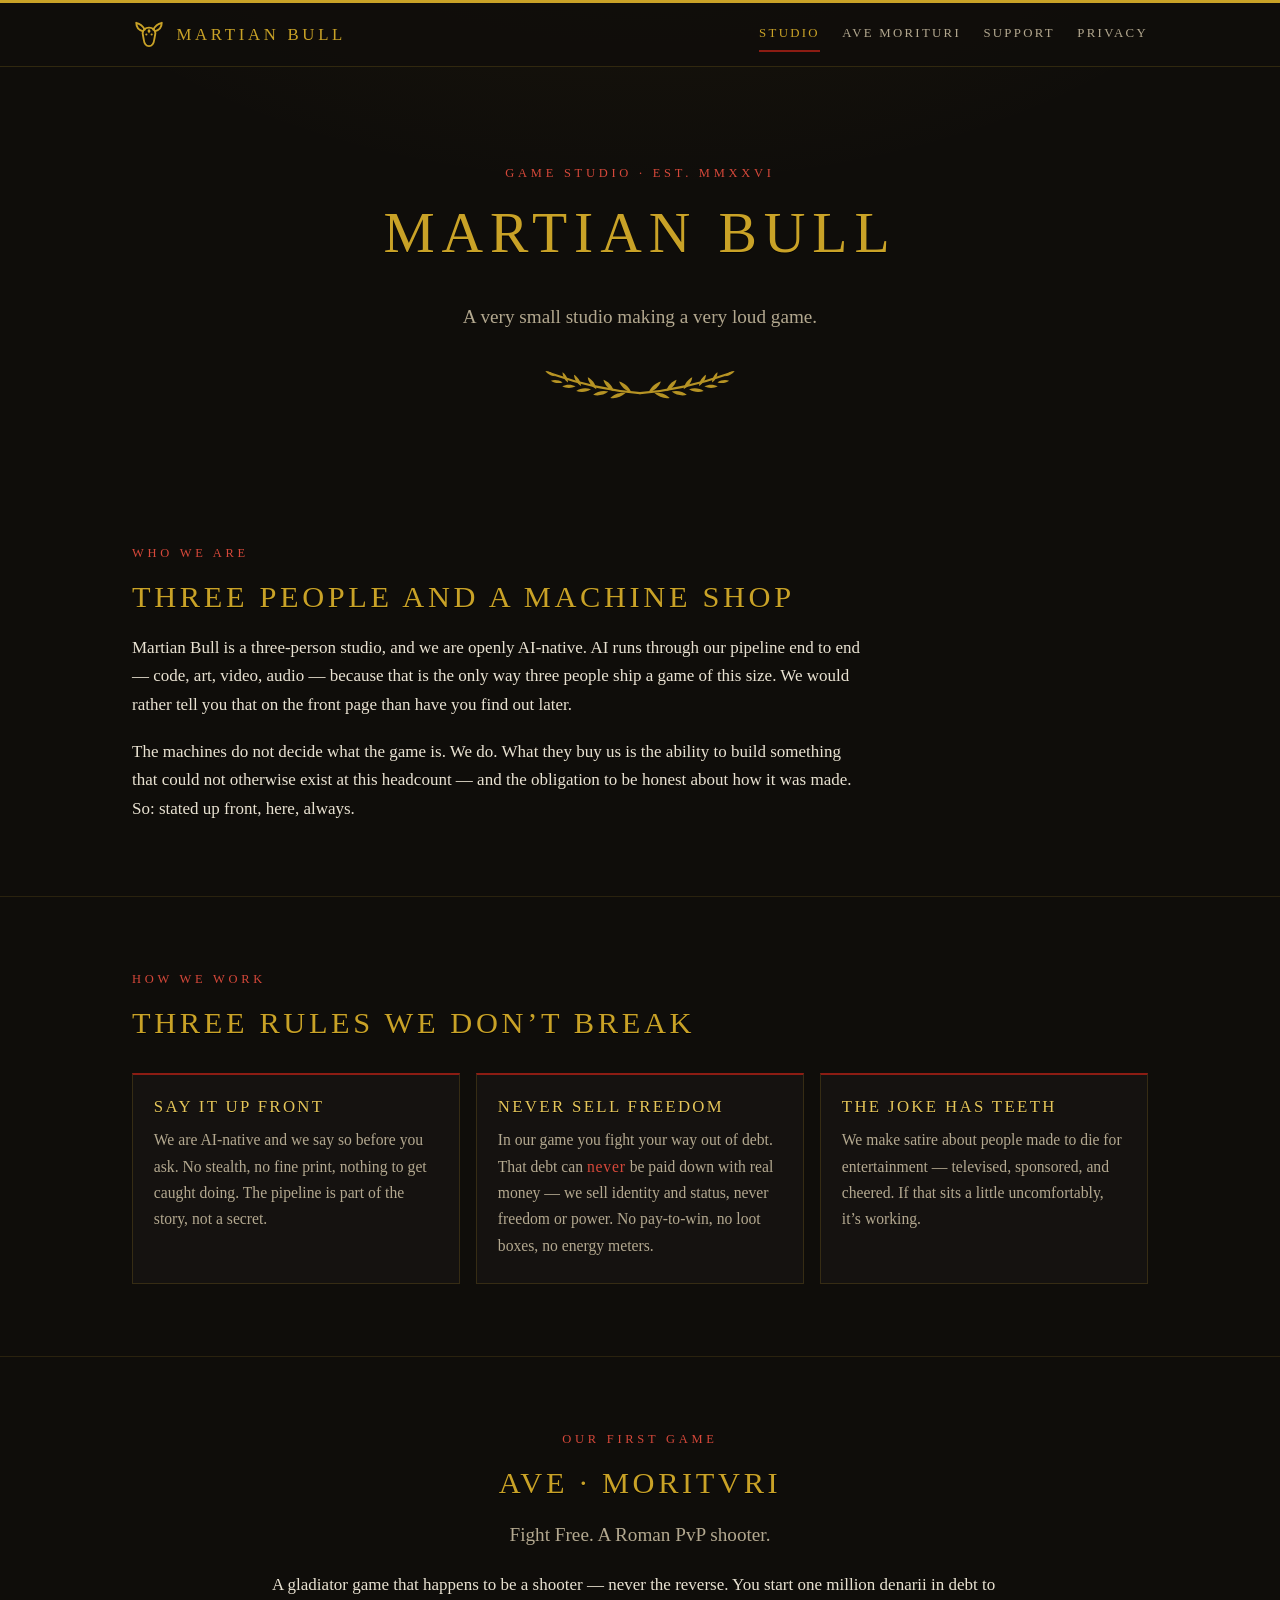
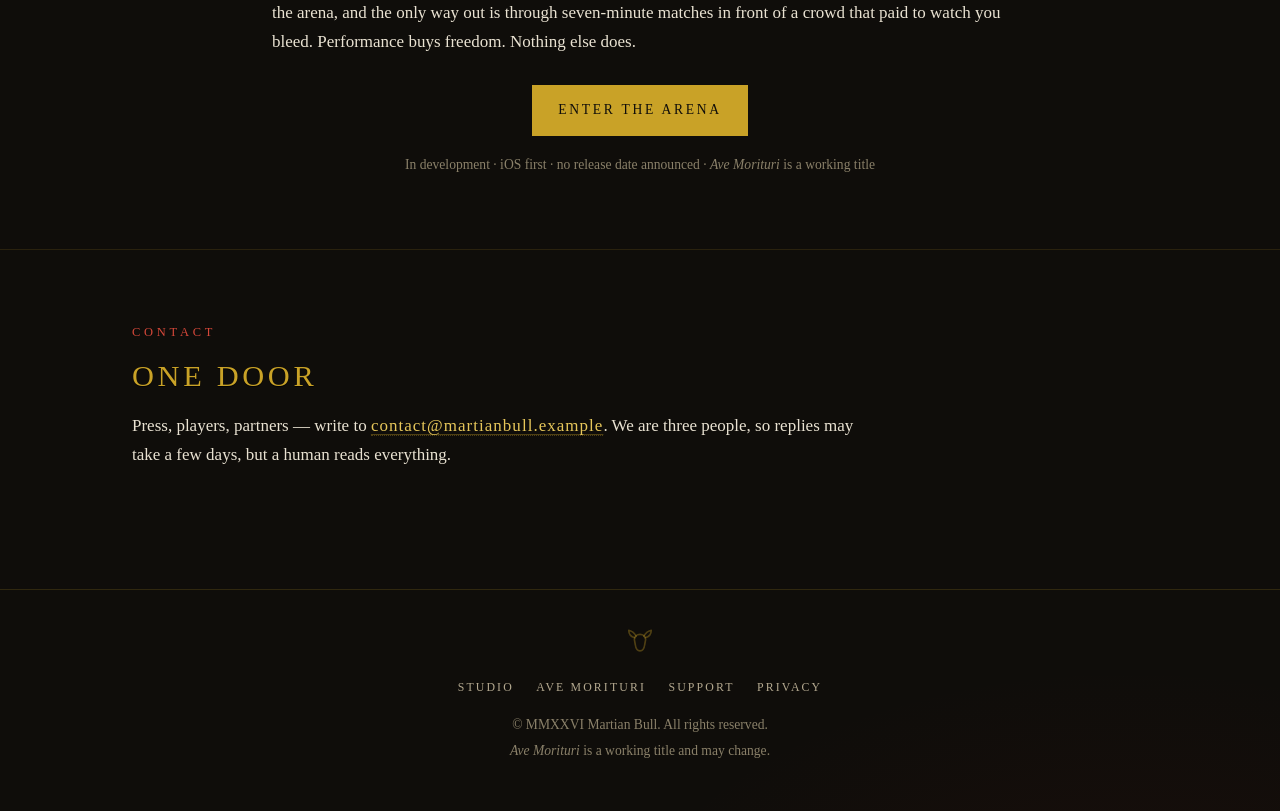
==== index.html @ af868626 "Martian Bull studio site + Ave Morituri game page — GitHub-Pages-ready static site Five self-contain" ====
<!DOCTYPE html>
<html lang="en">
<head>
<!-- ==========================================================================
  Martian Bull — studio page
  NAME SWAP: "Ave Morituri" is a working title. To rename the game, search the
  whole repo for "Ave Morituri", "MORITURI" and "MORITVRI" (the V-form used in
  inscription display art), and rename the /ave-morituri/ folder + every link
  to it. Occurrences are kept deliberately few.
  TODO(owner): replace contact@martianbull.example with the real address
  (it appears on: index.html, ave-morituri/index.html, support/index.html,
  privacy/index.html).
=========================================================================== -->
  <meta charset="utf-8">
  <meta name="viewport" content="width=device-width, initial-scale=1">
  <title>Martian Bull — Game Studio</title>
  <meta name="description" content="Martian Bull is a tiny, openly AI-native game studio. Our first game is Ave Morituri, a Roman gladiator PvP shooter where you fight your way out of a million denarii of debt.">
  <meta property="og:site_name" content="Martian Bull">
  <meta property="og:title" content="Martian Bull — Game Studio">
  <meta property="og:description" content="A tiny, openly AI-native studio making a gladiator game that happens to be a shooter.">
  <meta property="og:type" content="website">
  <link rel="icon" type="image/svg+xml" href="assets/favicon.svg">
  <link rel="stylesheet" href="assets/style.css">
</head>
<body>
<a class="skip-link" href="#main">Skip to content</a>

<header class="site-head">
  <div class="wrap head-row">
    <a class="brand" href="index.html">
      <svg viewBox="0 0 64 64" aria-hidden="true" focusable="false">
        <g fill="none" stroke="currentColor" stroke-width="3.5" stroke-linecap="round" stroke-linejoin="round">
          <path d="M32 18 C39 18 44 23 44 29 L42 40 C41 48 37 53 32 53 C27 53 23 48 22 40 L20 29 C20 23 25 18 32 18 Z"/>
          <path d="M21 25 C13 23 8 17 8 9 C16 11 21 16 24 22"/>
          <path d="M43 25 C51 23 56 17 56 9 C48 11 43 16 40 22"/>
        </g>
        <circle cx="27" cy="31" r="2" fill="currentColor"/>
        <circle cx="37" cy="31" r="2" fill="currentColor"/>
        <path d="M32 20 L35 24.5 L32 29 L29 24.5 Z" fill="currentColor"/>
      </svg>
      <span class="brand-name">Martian&nbsp;Bull</span>
    </a>
    <nav class="site-nav" aria-label="Site">
      <a href="index.html" aria-current="page">Studio</a>
      <a href="ave-morituri/index.html">Ave&nbsp;Morituri</a>
      <a href="support/index.html">Support</a>
      <a href="privacy/index.html">Privacy</a>
    </nav>
  </div>
</header>

<main id="main">

  <div class="hero wrap">
    <span class="eyebrow">Game Studio &middot; Est. MMXXVI</span>
    <h1>Martian Bull</h1>
    <p class="lede" style="margin: 0 auto;">A very small studio making a very loud game.</p>
    <svg class="laurel" viewBox="0 0 220 40" aria-hidden="true" focusable="false">
      <g id="sprig-a" fill="currentColor">
        <path d="M110 34 C136 32 164 26 192 16" fill="none" stroke="currentColor" stroke-width="2" stroke-linecap="round"/>
        <path d="M0 0 C5 -2.6 11 -2.2 15 0 C11 2.2 5 2.6 0 0 Z" transform="translate(118 33.5) rotate(-42)"/>
        <path d="M0 0 C5 -2.6 11 -2.2 15 0 C11 2.2 5 2.6 0 0 Z" transform="translate(123 33.8) rotate(18)"/>
        <path d="M0 0 C5 -2.6 11 -2.2 15 0 C11 2.2 5 2.6 0 0 Z" transform="translate(134 32.4) rotate(-48) scale(.95)"/>
        <path d="M0 0 C5 -2.6 11 -2.2 15 0 C11 2.2 5 2.6 0 0 Z" transform="translate(139 32.6) rotate(12) scale(.95)"/>
        <path d="M0 0 C5 -2.6 11 -2.2 15 0 C11 2.2 5 2.6 0 0 Z" transform="translate(150 30.4) rotate(-54) scale(.9)"/>
        <path d="M0 0 C5 -2.6 11 -2.2 15 0 C11 2.2 5 2.6 0 0 Z" transform="translate(155 30.6) rotate(6) scale(.9)"/>
        <path d="M0 0 C5 -2.6 11 -2.2 15 0 C11 2.2 5 2.6 0 0 Z" transform="translate(164 27.6) rotate(-58) scale(.82)"/>
        <path d="M0 0 C5 -2.6 11 -2.2 15 0 C11 2.2 5 2.6 0 0 Z" transform="translate(169 27.8) rotate(0) scale(.82)"/>
        <path d="M0 0 C5 -2.6 11 -2.2 15 0 C11 2.2 5 2.6 0 0 Z" transform="translate(176 24.4) rotate(-62) scale(.72)"/>
        <path d="M0 0 C5 -2.6 11 -2.2 15 0 C11 2.2 5 2.6 0 0 Z" transform="translate(181 24.2) rotate(-8) scale(.72)"/>
        <path d="M0 0 C5 -2.6 11 -2.2 15 0 C11 2.2 5 2.6 0 0 Z" transform="translate(188 18.5) rotate(-28) scale(.66)"/>
      </g>
      <use href="#sprig-a" transform="translate(220 0) scale(-1 1)"/>
    </svg>
  </div>

  <section aria-labelledby="who">
    <div class="wrap">
      <span class="eyebrow">Who we are</span>
      <h2 id="who">Three people and a machine shop</h2>
      <div class="prose">
        <p>Martian Bull is a three-person studio, and we are openly AI-native.
        AI runs through our pipeline end to end &mdash; code, art, video,
        audio &mdash; because that is the only way three people ship a game of
        this size. We would rather tell you that on the front page than have
        you find out later.</p>
        <p>The machines do not decide what the game is. We do. What they buy us
        is the ability to build something that could not otherwise exist at
        this headcount &mdash; and the obligation to be honest about how it was
        made. So: stated up front, here, always.</p>
      </div>
    </div>
  </section>

  <section aria-labelledby="tenets">
    <div class="wrap">
      <span class="eyebrow">How we work</span>
      <h2 id="tenets">Three rules we don&rsquo;t break</h2>
      <div class="grid cols-3">
        <div class="card">
          <h3>Say it up front</h3>
          <p>We are AI-native and we say so before you ask. No stealth, no
          fine print, nothing to get caught doing. The pipeline is part of the
          story, not a secret.</p>
        </div>
        <div class="card">
          <h3>Never sell freedom</h3>
          <p>In our game you fight your way out of debt. That debt can
          <em class="never">never</em> be paid down with real money &mdash;
          we sell identity and status, never freedom or power. No pay-to-win,
          no loot boxes, no energy meters.</p>
        </div>
        <div class="card">
          <h3>The joke has teeth</h3>
          <p>We make satire about people made to die for entertainment &mdash;
          televised, sponsored, and cheered. If that sits a little
          uncomfortably, it&rsquo;s working.</p>
        </div>
      </div>
    </div>
  </section>

  <section aria-labelledby="flagship">
    <div class="wrap" style="text-align:center;">
      <span class="eyebrow">Our first game</span>
      <!-- Display art uses the inscription V-form (MORITVRI); body text uses MORITURI. -->
      <h2 id="flagship" aria-label="Ave Morituri"><span aria-hidden="true">Ave&nbsp;&middot;&nbsp;Moritvri</span></h2>
      <p class="lede" style="margin:0 auto 1.2rem;">Fight Free. A Roman PvP shooter.</p>
      <div class="prose" style="margin: 0 auto; text-align:left;">
        <p>A gladiator game that happens to be a shooter &mdash; never the
        reverse. You start one million denarii in debt to the arena, and the
        only way out is through seven-minute matches in front of a crowd that
        paid to watch you bleed. Performance buys freedom. Nothing else
        does.</p>
      </div>
      <p style="margin-top:1.8rem;">
        <a class="btn" href="ave-morituri/index.html">Enter the arena</a>
      </p>
      <p class="fine">In development &middot; iOS first &middot; no release date announced &middot; <em>Ave Morituri</em> is a working title</p>
    </div>
  </section>

  <section aria-labelledby="contact">
    <div class="wrap">
      <span class="eyebrow">Contact</span>
      <h2 id="contact">One door</h2>
      <div class="prose">
        <p>Press, players, partners &mdash; write to
        <!-- TODO(owner): replace placeholder address before publishing -->
        <a class="email" href="mailto:contact@martianbull.example">contact@martianbull.example</a>.
        We are three people, so replies may take a few days, but a human reads
        everything.</p>
      </div>
    </div>
  </section>

</main>

<footer class="site-foot">
  <div class="wrap">
    <svg class="foot-mark" viewBox="0 0 64 64" aria-hidden="true" focusable="false">
      <g fill="none" stroke="currentColor" stroke-width="3.5" stroke-linecap="round" stroke-linejoin="round">
        <path d="M32 18 C39 18 44 23 44 29 L42 40 C41 48 37 53 32 53 C27 53 23 48 22 40 L20 29 C20 23 25 18 32 18 Z"/>
        <path d="M21 25 C13 23 8 17 8 9 C16 11 21 16 24 22"/>
        <path d="M43 25 C51 23 56 17 56 9 C48 11 43 16 40 22"/>
      </g>
    </svg>
    <nav class="foot-nav" aria-label="Footer">
      <a href="index.html">Studio</a>
      <a href="ave-morituri/index.html">Ave Morituri</a>
      <a href="support/index.html">Support</a>
      <a href="privacy/index.html">Privacy</a>
    </nav>
    <p class="fine">&copy; MMXXVI Martian Bull. All rights reserved.</p>
    <p class="fine"><em>Ave Morituri</em> is a working title and may change.</p>
  </div>
</footer>

</body>
</html>
---- assets/style.css ----
/* ==========================================================================
   Martian Bull — shared stylesheet
   Roman-inscription aesthetic: gold and deep red on near-black.
   No build step, no external assets, system fonts only.
   ========================================================================== */

:root {
  --ink:      #0f0d0a;   /* page ground */
  --ink-2:    #151210;   /* raised surfaces */
  --ink-3:    #1d1813;   /* borders-on-dark, hover surfaces */
  --text:     #e9e2d2;   /* warm parchment body text */
  --muted:    #b3a88f;   /* secondary text */
  --faint:    #8a8069;   /* tertiary text — smallest safe on --ink-2 */
  --gold:     #c9a227;   /* inscription gold */
  --gold-hi:  #e6c65a;   /* gold hover / highlight */
  --gold-dim: rgba(201, 162, 39, .34);
  --red:      #8c1c13;   /* deep arena red — surfaces and rules only */
  --red-hi:   #d6483a;   /* red for text-level accents on dark */

  --display: "Trajan Pro", "Optima", Candara, "Palatino Linotype", Palatino,
             "Book Antiqua", Baskerville, "Times New Roman", serif;
  --body: "Palatino Linotype", Palatino, "Book Antiqua", "Iowan Old Style",
          Georgia, serif;

  --wrap: 66rem;
}

* { box-sizing: border-box; }

html { -webkit-text-size-adjust: 100%; scroll-behavior: smooth; }

body {
  margin: 0;
  font-family: var(--body);
  font-size: 1.0625rem;
  line-height: 1.68;
  color: var(--text);
  background-color: var(--ink);
  background-image:
    radial-gradient(1100px 620px at 50% -8%, rgba(201, 162, 39, .07), transparent 62%),
    radial-gradient(900px 560px at 88% 108%, rgba(140, 28, 19, .10), transparent 60%);
  border-top: 3px solid var(--gold);
}

::selection { background: var(--gold); color: var(--ink); }

img, svg { max-width: 100%; height: auto; }

a { color: var(--gold-hi); text-decoration-color: var(--gold-dim); text-underline-offset: .18em; }
a:hover { color: #f2d97e; text-decoration-color: var(--gold-hi); }

:focus-visible {
  outline: 2px solid var(--gold-hi);
  outline-offset: 3px;
  border-radius: 2px;
}

.wrap { max-width: var(--wrap); margin: 0 auto; padding: 0 1.25rem; }

.skip-link {
  position: absolute; left: -999px; top: 0;
  background: var(--gold); color: var(--ink);
  padding: .5rem 1rem; z-index: 10; font-weight: bold;
}
.skip-link:focus { left: .5rem; top: .5rem; }

/* --------------------------------------------------------------------------
   Type
   -------------------------------------------------------------------------- */

h1, h2, h3, .display {
  font-family: var(--display);
  font-weight: 400;
  color: var(--gold);
  letter-spacing: .12em;
  text-transform: uppercase;
  line-height: 1.15;
  margin: 0 0 .6em;
  text-shadow: 0 1px 0 rgba(0, 0, 0, .75);
}

h1 { font-size: clamp(2rem, 7.5vw, 3.6rem); }
h2 { font-size: clamp(1.3rem, 4vw, 1.9rem); }
h3 { font-size: 1.05rem; letter-spacing: .14em; color: var(--gold-hi); }

p { margin: 0 0 1.1em; }
p:last-child { margin-bottom: 0; }

.lede { font-size: 1.2rem; color: var(--muted); max-width: 44em; }

.eyebrow {
  display: block;
  font-family: var(--display);
  font-size: .78rem;
  letter-spacing: .3em;
  text-transform: uppercase;
  color: var(--red-hi);
  margin-bottom: 1rem;
}

.fine { font-size: .85rem; color: var(--faint); }

.muted { color: var(--muted); }

em.never { font-style: normal; color: var(--red-hi); letter-spacing: .05em; }

.email {
  font-family: var(--display);
  letter-spacing: .06em;
  border-bottom: 1px dotted var(--gold-dim);
  white-space: nowrap;
}

/* --------------------------------------------------------------------------
   Header / nav
   -------------------------------------------------------------------------- */

.site-head {
  border-bottom: 1px solid rgba(201, 162, 39, .18);
  background: rgba(15, 13, 10, .8);
}

.head-row {
  display: flex;
  flex-wrap: wrap;
  align-items: center;
  justify-content: space-between;
  gap: .5rem 1.5rem;
  padding-top: .9rem;
  padding-bottom: .9rem;
}

.brand {
  display: inline-flex;
  align-items: center;
  gap: .65rem;
  text-decoration: none;
  color: var(--gold);
}
.brand svg { width: 34px; height: 34px; flex: none; }
.brand-name {
  font-family: var(--display);
  font-size: 1.05rem;
  letter-spacing: .22em;
  text-transform: uppercase;
}

.site-nav { display: flex; flex-wrap: wrap; gap: .25rem 1.4rem; }
.site-nav a {
  font-family: var(--display);
  font-size: .8rem;
  letter-spacing: .18em;
  text-transform: uppercase;
  text-decoration: none;
  color: var(--muted);
  padding: .35rem 0;
  border-bottom: 2px solid transparent;
}
.site-nav a:hover { color: var(--gold-hi); }
.site-nav a[aria-current="page"] {
  color: var(--gold);
  border-bottom-color: var(--red);
}

/* --------------------------------------------------------------------------
   Sections & ornaments
   -------------------------------------------------------------------------- */

.hero { text-align: center; padding: clamp(3rem, 9vw, 6rem) 0 clamp(2.5rem, 7vw, 4.5rem); }

.hero .laurel { margin: 1.4rem auto 0; }

section { padding: clamp(2.5rem, 7vw, 4.5rem) 0; }

section + section { border-top: 1px solid rgba(201, 162, 39, .14); }

.laurel {
  display: block;
  width: min(240px, 70vw);
  color: var(--gold);
  opacity: .9;
}

/* CSS-only divider: hairlines flanking a rotated square */
.divider {
  display: flex;
  align-items: center;
  gap: .9rem;
  margin: 1.6rem 0;
  color: var(--gold-dim);
}
.divider::before, .divider::after {
  content: "";
  flex: 1;
  border-top: 1px solid rgba(201, 162, 39, .28);
}
.divider .gem {
  width: 8px; height: 8px; flex: none;
  background: var(--red);
  transform: rotate(45deg);
  outline: 1px solid var(--gold-dim);
  outline-offset: 2px;
}

/* --------------------------------------------------------------------------
   Inscription plaque (the debt number, 404, etc.)
   -------------------------------------------------------------------------- */

.plaque {
  border: 1px solid var(--gold-dim);
  outline: 1px solid rgba(201, 162, 39, .14);
  outline-offset: 5px;
  background:
    linear-gradient(180deg, rgba(201, 162, 39, .05), transparent 45%),
    var(--ink-2);
  padding: clamp(1.4rem, 5vw, 2.6rem) clamp(1rem, 4vw, 2.4rem);
  text-align: center;
  margin: 2rem 0;
}
.plaque-kicker {
  font-family: var(--display);
  font-size: .78rem;
  letter-spacing: .3em;
  text-transform: uppercase;
  color: var(--muted);
  margin-bottom: .6rem;
}
.plaque-figure {
  font-family: var(--display);
  font-size: clamp(1.9rem, 8vw, 3.4rem);
  letter-spacing: .08em;
  color: var(--gold);
  font-variant-numeric: tabular-nums;
  line-height: 1.1;
  text-shadow: 0 1px 0 rgba(0, 0, 0, .8);
}
.plaque-figure .neg { color: var(--red-hi); }
.plaque-sub { margin-top: .7rem; color: var(--faint); font-size: .95rem; }

/* --------------------------------------------------------------------------
   Ledger (definition rows)
   -------------------------------------------------------------------------- */

.ledger { margin: 2rem 0 0; }
.ledger > div {
  display: flex;
  align-items: baseline;
  gap: 1rem;
  padding: .7rem 0;
  border-bottom: 1px solid rgba(201, 162, 39, .16);
}
.ledger > div:first-child { border-top: 1px solid rgba(201, 162, 39, .16); }
.ledger dt {
  font-family: var(--display);
  font-size: .82rem;
  letter-spacing: .16em;
  text-transform: uppercase;
  color: var(--muted);
}
.ledger dd {
  margin: 0 0 0 auto;
  font-variant-numeric: tabular-nums;
  color: var(--text);
  text-align: right;
}
.ledger dd strong { color: var(--gold-hi); font-weight: 400; }
.ledger dd .never { color: var(--red-hi); }

/* --------------------------------------------------------------------------
   Cards
   -------------------------------------------------------------------------- */

.grid {
  display: grid;
  gap: 1rem;
  grid-template-columns: 1fr;
  margin-top: 2rem;
}
@media (min-width: 640px)  { .grid { grid-template-columns: repeat(2, 1fr); } }
@media (min-width: 1000px) { .grid.cols-4 { grid-template-columns: repeat(4, 1fr); }
                             .grid.cols-3 { grid-template-columns: repeat(3, 1fr); } }

.card {
  background: var(--ink-2);
  border: 1px solid rgba(201, 162, 39, .18);
  border-top: 2px solid var(--red);
  padding: 1.4rem 1.3rem 1.5rem;
}
.card h3 { margin-bottom: .7rem; }
.card p { color: var(--muted); font-size: .98rem; }

/* --------------------------------------------------------------------------
   Screenshot placeholders (landscape 16:9)
   -------------------------------------------------------------------------- */

.shots {
  display: grid;
  gap: 1.25rem;
  grid-template-columns: 1fr;
  margin-top: 2rem;
}
@media (min-width: 820px) { .shots { grid-template-columns: repeat(2, 1fr); } }

.shot { margin: 0; }
.shot-frame {
  aspect-ratio: 16 / 9;
  display: flex;
  align-items: center;
  justify-content: center;
  border: 1px dashed rgba(201, 162, 39, .4);
  background:
    radial-gradient(60% 90% at 50% 50%, rgba(201, 162, 39, .06), transparent 75%),
    var(--ink-2);
}
.shot-tag {
  font-family: var(--display);
  font-size: .72rem;
  letter-spacing: .26em;
  text-transform: uppercase;
  color: var(--faint);
  text-align: center;
  padding: 0 1rem;
}
.shot figcaption {
  margin-top: .5rem;
  font-size: .85rem;
  color: var(--faint);
  text-align: center;
  letter-spacing: .08em;
}

/* --------------------------------------------------------------------------
   Store badge placeholders — greyed, deliberately NOT links
   -------------------------------------------------------------------------- */

.badges {
  display: flex;
  flex-wrap: wrap;
  justify-content: center;
  gap: .8rem;
  margin: 1.8rem 0 .6rem;
}
.badge {
  display: inline-flex;
  flex-direction: column;
  align-items: flex-start;
  min-width: 12.5rem;
  padding: .6rem 1.2rem .7rem;
  border: 1px solid #4a4436;
  border-radius: .6rem;
  background: var(--ink-2);
  cursor: default;
  filter: grayscale(1);
  opacity: .8;
}
.badge-kicker {
  font-size: .62rem;
  letter-spacing: .2em;
  text-transform: uppercase;
  color: var(--faint);
}
.badge-store {
  font-family: var(--display);
  font-size: 1.1rem;
  letter-spacing: .08em;
  color: var(--muted);
}

/* --------------------------------------------------------------------------
   Buttons
   -------------------------------------------------------------------------- */

.btn {
  display: inline-block;
  font-family: var(--display);
  font-size: .85rem;
  letter-spacing: .2em;
  text-transform: uppercase;
  text-decoration: none;
  padding: .8rem 1.6rem;
  border: 1px solid var(--gold);
  color: var(--ink);
  background: var(--gold);
}
.btn:hover { background: var(--gold-hi); border-color: var(--gold-hi); color: var(--ink); }

.btn-ghost { background: transparent; color: var(--gold); }
.btn-ghost:hover { background: rgba(201, 162, 39, .1); color: var(--gold-hi); }

/* --------------------------------------------------------------------------
   Notices / callouts
   -------------------------------------------------------------------------- */

.notice {
  border-left: 3px solid var(--red);
  background: var(--ink-2);
  padding: 1.1rem 1.3rem;
  margin: 1.6rem 0;
}
.notice p { color: var(--muted); }
.notice strong { color: var(--text); }

/* --------------------------------------------------------------------------
   FAQ (details/summary, no JS)
   -------------------------------------------------------------------------- */

details {
  border: 1px solid rgba(201, 162, 39, .18);
  background: var(--ink-2);
  margin: .6rem 0;
}
summary {
  cursor: pointer;
  padding: .9rem 1.1rem;
  font-family: var(--display);
  font-size: .88rem;
  letter-spacing: .12em;
  text-transform: uppercase;
  color: var(--gold);
  list-style-position: inside;
}
summary:hover { color: var(--gold-hi); background: var(--ink-3); }
details[open] summary { border-bottom: 1px solid rgba(201, 162, 39, .14); }
details .answer { padding: .9rem 1.2rem 1.1rem; color: var(--muted); }

/* --------------------------------------------------------------------------
   Prose pages (privacy, support)
   -------------------------------------------------------------------------- */

.prose { max-width: 46rem; }
.prose h2 { margin-top: 2.4em; font-size: 1.15rem; }
.prose ul { padding-left: 1.2rem; }
.prose li { margin: .35em 0; color: var(--muted); }
.prose li strong { color: var(--text); font-weight: 400; }

/* --------------------------------------------------------------------------
   Footer
   -------------------------------------------------------------------------- */

.site-foot {
  border-top: 1px solid rgba(201, 162, 39, .18);
  margin-top: 3rem;
  padding: 2.2rem 0 2.8rem;
  text-align: center;
}
.site-foot .foot-mark { width: 30px; height: 30px; color: var(--gold-dim); margin-bottom: .8rem; }
.foot-nav { display: flex; flex-wrap: wrap; justify-content: center; gap: .3rem 1.4rem; margin-bottom: 1rem; }
.foot-nav a {
  font-family: var(--display);
  font-size: .74rem;
  letter-spacing: .18em;
  text-transform: uppercase;
  text-decoration: none;
  color: var(--muted);
}
.foot-nav a:hover { color: var(--gold-hi); }
.site-foot .fine { margin: .2rem 0; }
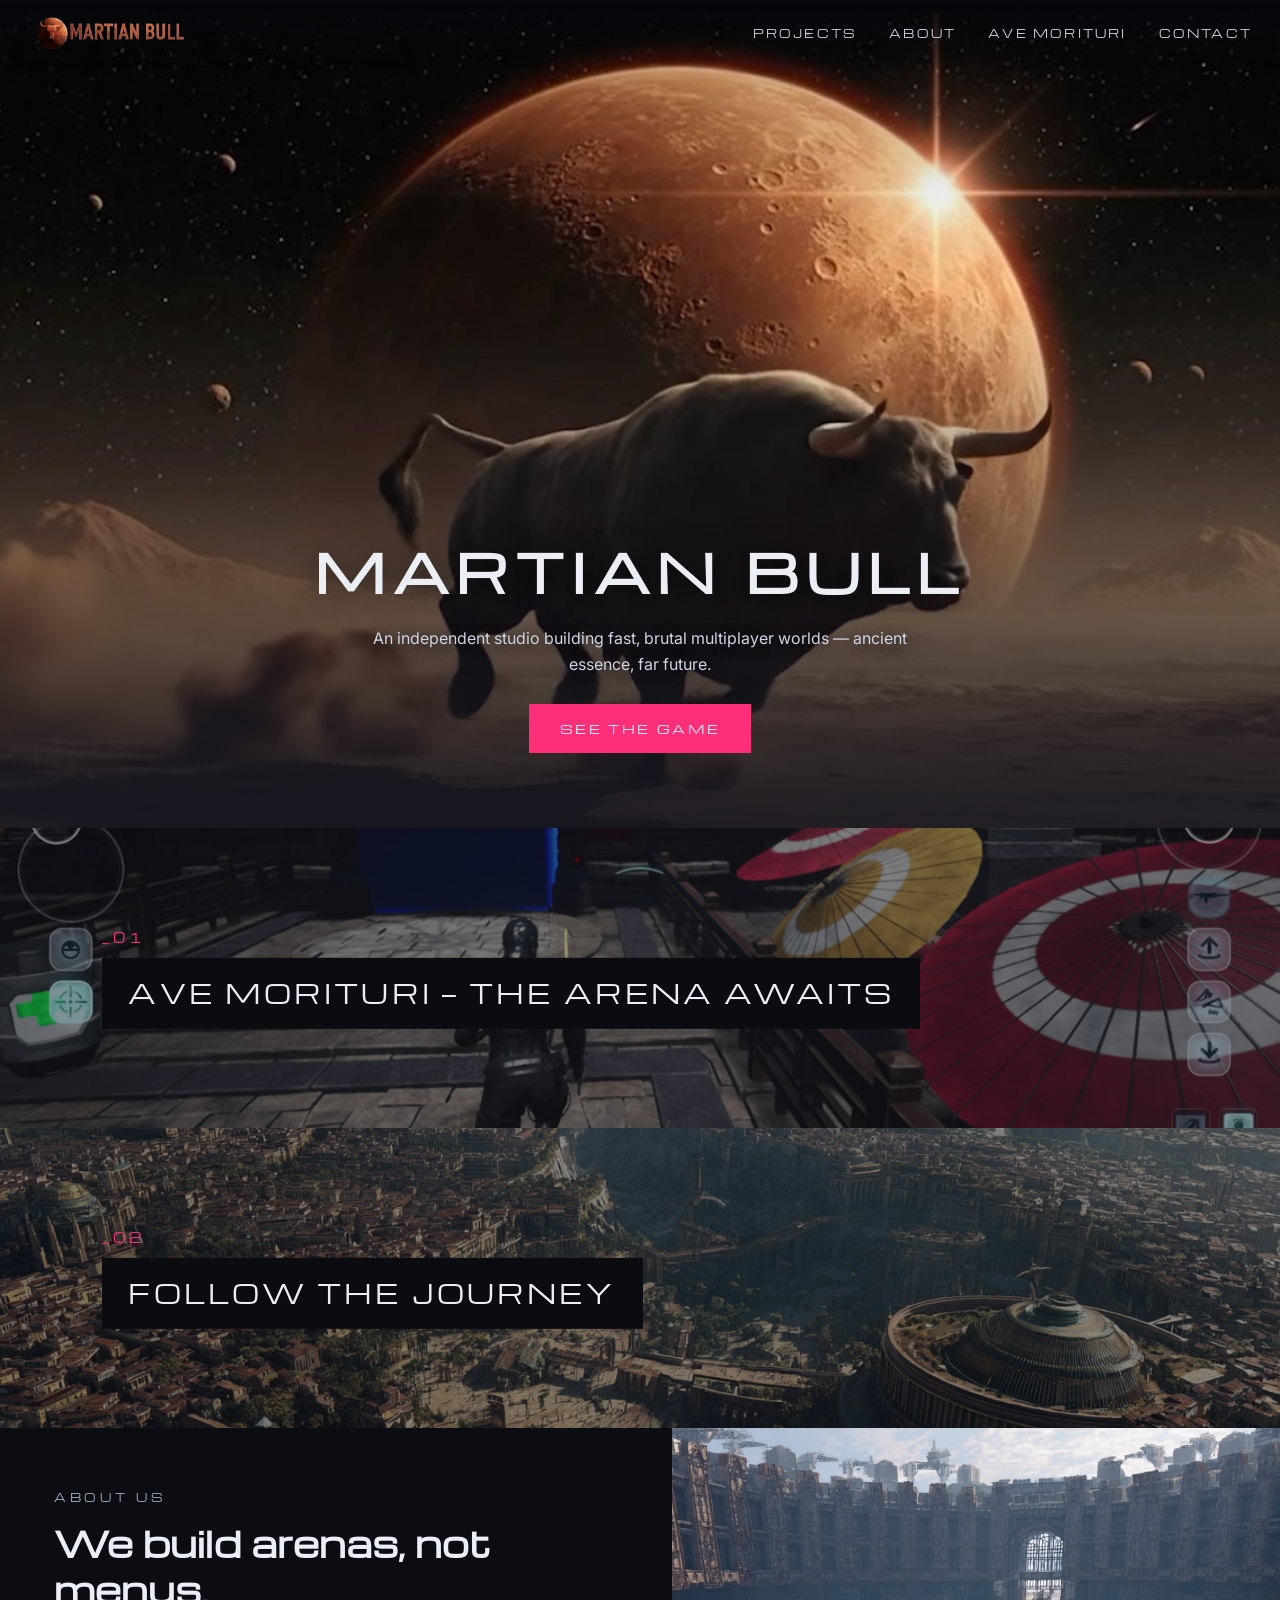
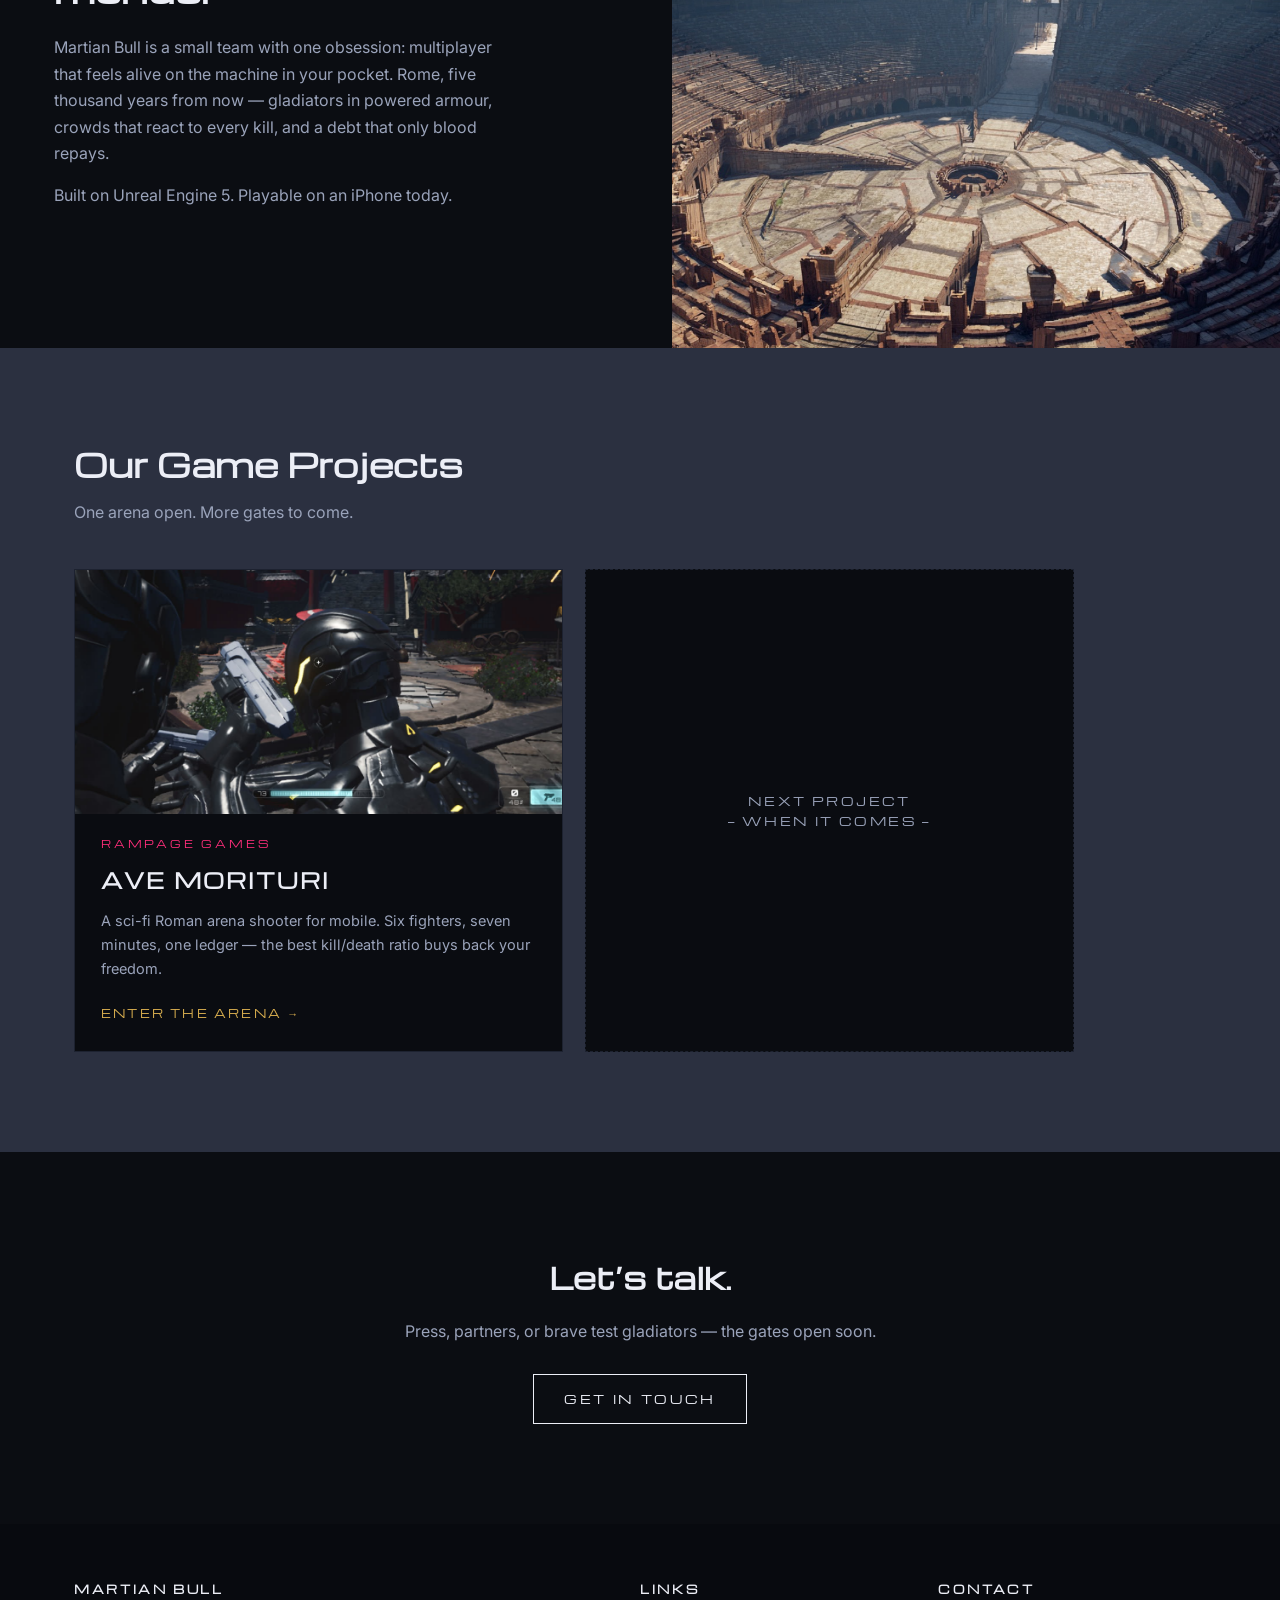
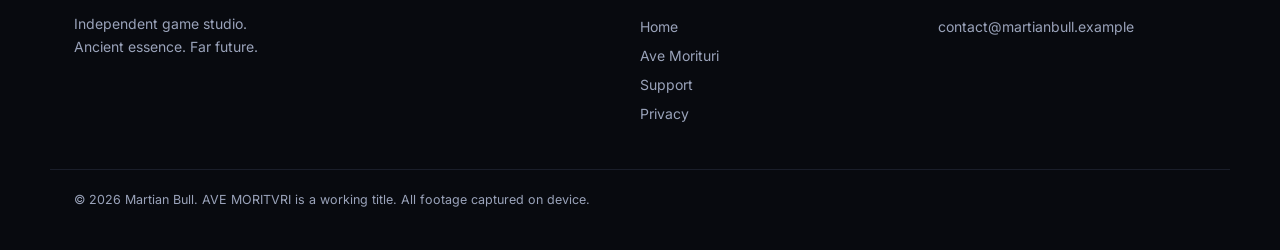
==== commit 72964379: "Redesign per Gasper's mockups: real gameplay video + on-device media - Layout follows Documents/Mart" ====
--- a/index.html
+++ b/index.html
@@ -1,179 +1,116 @@
-<!DOCTYPE html>
+<!doctype html>
+<!-- Martian Bull studio site. Layout follows Gasper's mockups in
+     "Documents/Martian Bull/Website design". One project card today; the
+     .cards grid takes more <article class="card"> blocks as games ship.
+     NAME SWAP: "Ave Morituri" is the working title — grep it to rename. -->
 <html lang="en">
 <head>
-<!-- ==========================================================================
-  Martian Bull — studio page
-  NAME SWAP: "Ave Morituri" is a working title. To rename the game, search the
-  whole repo for "Ave Morituri", "MORITURI" and "MORITVRI" (the V-form used in
-  inscription display art), and rename the /ave-morituri/ folder + every link
-  to it. Occurrences are kept deliberately few.
-  TODO(owner): replace contact@martianbull.example with the real address
-  (it appears on: index.html, ave-morituri/index.html, support/index.html,
-  privacy/index.html).
-=========================================================================== -->
-  <meta charset="utf-8">
-  <meta name="viewport" content="width=device-width, initial-scale=1">
-  <title>Martian Bull — Game Studio</title>
-  <meta name="description" content="Martian Bull is a tiny, openly AI-native game studio. Our first game is Ave Morituri, a Roman gladiator PvP shooter where you fight your way out of a million denarii of debt.">
-  <meta property="og:site_name" content="Martian Bull">
-  <meta property="og:title" content="Martian Bull — Game Studio">
-  <meta property="og:description" content="A tiny, openly AI-native studio making a gladiator game that happens to be a shooter.">
-  <meta property="og:type" content="website">
-  <link rel="icon" type="image/svg+xml" href="assets/favicon.svg">
-  <link rel="stylesheet" href="assets/style.css">
+<meta charset="utf-8">
+<meta name="viewport" content="width=device-width,initial-scale=1">
+<title>Martian Bull — Game Studio</title>
+<meta name="description" content="Martian Bull is an independent game studio. First title: Ave Morituri, a sci-fi Roman arena shooter for mobile.">
+<meta property="og:title" content="Martian Bull — Game Studio">
+<meta property="og:image" content="assets/media/gameplay_poster.jpg">
+<link rel="icon" href="assets/favicon.svg">
+<link rel="preconnect" href="https://fonts.gstatic.com" crossorigin>
+<link href="https://fonts.googleapis.com/css2?family=Michroma&family=Inter:wght@400;600&display=swap" rel="stylesheet">
+<link rel="stylesheet" href="assets/style.css">
 </head>
 <body>
-<a class="skip-link" href="#main">Skip to content</a>
 
-<header class="site-head">
-  <div class="wrap head-row">
-    <a class="brand" href="index.html">
-      <svg viewBox="0 0 64 64" aria-hidden="true" focusable="false">
-        <g fill="none" stroke="currentColor" stroke-width="3.5" stroke-linecap="round" stroke-linejoin="round">
-          <path d="M32 18 C39 18 44 23 44 29 L42 40 C41 48 37 53 32 53 C27 53 23 48 22 40 L20 29 C20 23 25 18 32 18 Z"/>
-          <path d="M21 25 C13 23 8 17 8 9 C16 11 21 16 24 22"/>
-          <path d="M43 25 C51 23 56 17 56 9 C48 11 43 16 40 22"/>
-        </g>
-        <circle cx="27" cy="31" r="2" fill="currentColor"/>
-        <circle cx="37" cy="31" r="2" fill="currentColor"/>
-        <path d="M32 20 L35 24.5 L32 29 L29 24.5 Z" fill="currentColor"/>
-      </svg>
-      <span class="brand-name">Martian&nbsp;Bull</span>
-    </a>
-    <nav class="site-nav" aria-label="Site">
-      <a href="index.html" aria-current="page">Studio</a>
-      <a href="ave-morituri/index.html">Ave&nbsp;Morituri</a>
-      <a href="support/index.html">Support</a>
-      <a href="privacy/index.html">Privacy</a>
-    </nav>
+<nav class="nav">
+  <a class="brand" href="./"><img src="assets/media/mb_logo.png" alt="Martian Bull"></a>
+  <div class="links">
+    <a href="#projects">Projects</a>
+    <a href="#about">About</a>
+    <a href="ave-morituri/">Ave Morituri</a>
+    <a href="#contact">Contact</a>
+  </div>
+</nav>
+
+<header class="hero">
+  <video autoplay muted loop playsinline poster="assets/media/hero_poster.jpg">
+    <source src="assets/media/hero.mp4" type="video/mp4">
+  </video>
+  <div class="shade"></div>
+  <div class="content">
+    <h1>MARTIAN BULL</h1>
+    <p>An independent studio building fast, brutal multiplayer worlds — ancient essence, far future.</p>
+    <a class="btn solid" href="ave-morituri/">See the game</a>
   </div>
 </header>
 
-<main id="main">
+<a class="banner" href="ave-morituri/">
+  <div class="bg" style="background-image:url('assets/media/gameplay_poster.jpg')"></div>
+  <div class="tag"><div class="num">_01</div><div class="title display">AVE MORITURI — THE ARENA AWAITS</div></div>
+</a>
+<a class="banner" href="#contact">
+  <div class="bg" style="background-image:url('assets/media/concept_rome.jpg')"></div>
+  <div class="tag"><div class="num">_02</div><div class="title display">FOLLOW THE JOURNEY</div></div>
+</a>
 
-  <div class="hero wrap">
-    <span class="eyebrow">Game Studio &middot; Est. MMXXVI</span>
-    <h1>Martian Bull</h1>
-    <p class="lede" style="margin: 0 auto;">A very small studio making a very loud game.</p>
-    <svg class="laurel" viewBox="0 0 220 40" aria-hidden="true" focusable="false">
-      <g id="sprig-a" fill="currentColor">
-        <path d="M110 34 C136 32 164 26 192 16" fill="none" stroke="currentColor" stroke-width="2" stroke-linecap="round"/>
-        <path d="M0 0 C5 -2.6 11 -2.2 15 0 C11 2.2 5 2.6 0 0 Z" transform="translate(118 33.5) rotate(-42)"/>
-        <path d="M0 0 C5 -2.6 11 -2.2 15 0 C11 2.2 5 2.6 0 0 Z" transform="translate(123 33.8) rotate(18)"/>
-        <path d="M0 0 C5 -2.6 11 -2.2 15 0 C11 2.2 5 2.6 0 0 Z" transform="translate(134 32.4) rotate(-48) scale(.95)"/>
-        <path d="M0 0 C5 -2.6 11 -2.2 15 0 C11 2.2 5 2.6 0 0 Z" transform="translate(139 32.6) rotate(12) scale(.95)"/>
-        <path d="M0 0 C5 -2.6 11 -2.2 15 0 C11 2.2 5 2.6 0 0 Z" transform="translate(150 30.4) rotate(-54) scale(.9)"/>
-        <path d="M0 0 C5 -2.6 11 -2.2 15 0 C11 2.2 5 2.6 0 0 Z" transform="translate(155 30.6) rotate(6) scale(.9)"/>
-        <path d="M0 0 C5 -2.6 11 -2.2 15 0 C11 2.2 5 2.6 0 0 Z" transform="translate(164 27.6) rotate(-58) scale(.82)"/>
-        <path d="M0 0 C5 -2.6 11 -2.2 15 0 C11 2.2 5 2.6 0 0 Z" transform="translate(169 27.8) rotate(0) scale(.82)"/>
-        <path d="M0 0 C5 -2.6 11 -2.2 15 0 C11 2.2 5 2.6 0 0 Z" transform="translate(176 24.4) rotate(-62) scale(.72)"/>
-        <path d="M0 0 C5 -2.6 11 -2.2 15 0 C11 2.2 5 2.6 0 0 Z" transform="translate(181 24.2) rotate(-8) scale(.72)"/>
-        <path d="M0 0 C5 -2.6 11 -2.2 15 0 C11 2.2 5 2.6 0 0 Z" transform="translate(188 18.5) rotate(-28) scale(.66)"/>
-      </g>
-      <use href="#sprig-a" transform="translate(220 0) scale(-1 1)"/>
-    </svg>
+<section class="about" id="about">
+  <div class="copy">
+    <p class="eyebrow">About Us</p>
+    <h2>We build arenas, not menus.</h2>
+    <p>Martian Bull is a small team with one obsession: multiplayer that feels alive on the
+       machine in your pocket. Rome, five thousand years from now — gladiators in powered
+       armour, crowds that react to every kill, and a debt that only blood repays.</p>
+    <p>Built on Unreal Engine 5. Playable on an iPhone today.</p>
   </div>
+  <div class="art" style="background-image:url('assets/media/concept_arena.jpg')"></div>
+</section>
 
-  <section aria-labelledby="who">
-    <div class="wrap">
-      <span class="eyebrow">Who we are</span>
-      <h2 id="who">Three people and a machine shop</h2>
-      <div class="prose">
-        <p>Martian Bull is a three-person studio, and we are openly AI-native.
-        AI runs through our pipeline end to end &mdash; code, art, video,
-        audio &mdash; because that is the only way three people ship a game of
-        this size. We would rather tell you that on the front page than have
-        you find out later.</p>
-        <p>The machines do not decide what the game is. We do. What they buy us
-        is the ability to build something that could not otherwise exist at
-        this headcount &mdash; and the obligation to be honest about how it was
-        made. So: stated up front, here, always.</p>
-      </div>
+<section class="projects" id="projects">
+  <div class="wrap">
+    <h2>Our Game Projects</h2>
+    <p class="lede">One arena open. More gates to come.</p>
+    <div class="cards">
+      <article class="card">
+        <a href="ave-morituri/">
+          <div class="art" style="background-image:url('assets/media/gameplay_1.jpg')"></div>
+          <div class="inner">
+            <p class="label">Rampage Games</p>
+            <h3>AVE MORITURI</h3>
+            <p>A sci-fi Roman arena shooter for mobile. Six fighters, seven minutes,
+               one ledger — the best kill/death ratio buys back your freedom.</p>
+            <span class="more">ENTER THE ARENA →</span>
+          </div>
+        </a>
+      </article>
+      <article class="card ghost">
+        <div>NEXT PROJECT<br>— WHEN IT COMES —</div>
+      </article>
     </div>
-  </section>
+  </div>
+</section>
 
-  <section aria-labelledby="tenets">
-    <div class="wrap">
-      <span class="eyebrow">How we work</span>
-      <h2 id="tenets">Three rules we don&rsquo;t break</h2>
-      <div class="grid cols-3">
-        <div class="card">
-          <h3>Say it up front</h3>
-          <p>We are AI-native and we say so before you ask. No stealth, no
-          fine print, nothing to get caught doing. The pipeline is part of the
-          story, not a secret.</p>
-        </div>
-        <div class="card">
-          <h3>Never sell freedom</h3>
-          <p>In our game you fight your way out of debt. That debt can
-          <em class="never">never</em> be paid down with real money &mdash;
-          we sell identity and status, never freedom or power. No pay-to-win,
-          no loot boxes, no energy meters.</p>
-        </div>
-        <div class="card">
-          <h3>The joke has teeth</h3>
-          <p>We make satire about people made to die for entertainment &mdash;
-          televised, sponsored, and cheered. If that sits a little
-          uncomfortably, it&rsquo;s working.</p>
-        </div>
-      </div>
+<section class="cta" id="contact">
+  <h2>Let&rsquo;s talk.</h2>
+  <p>Press, partners, or brave test gladiators — the gates open soon.</p>
+  <!-- TODO(owner): replace with the real studio address before publishing -->
+  <a class="btn" href="mailto:contact@martianbull.example">Get in touch</a>
+</section>
+
+<footer>
+  <div class="wrap grid">
+    <div>
+      <h4>Martian Bull</h4>
+      <p>Independent game studio.<br>Ancient essence. Far future.</p>
     </div>
-  </section>
-
-  <section aria-labelledby="flagship">
-    <div class="wrap" style="text-align:center;">
-      <span class="eyebrow">Our first game</span>
-      <!-- Display art uses the inscription V-form (MORITVRI); body text uses MORITURI. -->
-      <h2 id="flagship" aria-label="Ave Morituri"><span aria-hidden="true">Ave&nbsp;&middot;&nbsp;Moritvri</span></h2>
-      <p class="lede" style="margin:0 auto 1.2rem;">Fight Free. A Roman PvP shooter.</p>
-      <div class="prose" style="margin: 0 auto; text-align:left;">
-        <p>A gladiator game that happens to be a shooter &mdash; never the
-        reverse. You start one million denarii in debt to the arena, and the
-        only way out is through seven-minute matches in front of a crowd that
-        paid to watch you bleed. Performance buys freedom. Nothing else
-        does.</p>
-      </div>
-      <p style="margin-top:1.8rem;">
-        <a class="btn" href="ave-morituri/index.html">Enter the arena</a>
-      </p>
-      <p class="fine">In development &middot; iOS first &middot; no release date announced &middot; <em>Ave Morituri</em> is a working title</p>
+    <div>
+      <h4>Links</h4>
+      <a href="./">Home</a>
+      <a href="ave-morituri/">Ave Morituri</a>
+      <a href="support/">Support</a>
+      <a href="privacy/">Privacy</a>
     </div>
-  </section>
-
-  <section aria-labelledby="contact">
-    <div class="wrap">
-      <span class="eyebrow">Contact</span>
-      <h2 id="contact">One door</h2>
-      <div class="prose">
-        <p>Press, players, partners &mdash; write to
-        <!-- TODO(owner): replace placeholder address before publishing -->
-        <a class="email" href="mailto:contact@martianbull.example">contact@martianbull.example</a>.
-        We are three people, so replies may take a few days, but a human reads
-        everything.</p>
-      </div>
+    <div>
+      <h4>Contact</h4>
+      <a href="mailto:contact@martianbull.example">contact@martianbull.example</a>
     </div>
-  </section>
-
-</main>
-
-<footer class="site-foot">
-  <div class="wrap">
-    <svg class="foot-mark" viewBox="0 0 64 64" aria-hidden="true" focusable="false">
-      <g fill="none" stroke="currentColor" stroke-width="3.5" stroke-linecap="round" stroke-linejoin="round">
-        <path d="M32 18 C39 18 44 23 44 29 L42 40 C41 48 37 53 32 53 C27 53 23 48 22 40 L20 29 C20 23 25 18 32 18 Z"/>
-        <path d="M21 25 C13 23 8 17 8 9 C16 11 21 16 24 22"/>
-        <path d="M43 25 C51 23 56 17 56 9 C48 11 43 16 40 22"/>
-      </g>
-    </svg>
-    <nav class="foot-nav" aria-label="Footer">
-      <a href="index.html">Studio</a>
-      <a href="ave-morituri/index.html">Ave Morituri</a>
-      <a href="support/index.html">Support</a>
-      <a href="privacy/index.html">Privacy</a>
-    </nav>
-    <p class="fine">&copy; MMXXVI Martian Bull. All rights reserved.</p>
-    <p class="fine"><em>Ave Morituri</em> is a working title and may change.</p>
   </div>
+  <div class="wrap fine">© 2026 Martian Bull. AVE MORITVRI is a working title. All footage captured on device.</div>
 </footer>
 
 </body>
--- a/assets/style.css
+++ b/assets/style.css
@@ -1,457 +1,118 @@
-/* ==========================================================================
-   Martian Bull — shared stylesheet
-   Roman-inscription aesthetic: gold and deep red on near-black.
-   No build step, no external assets, system fonts only.
-   ========================================================================== */
+/* Martian Bull — studio site. Design per Gasper's mockups (Website design/*.jpg):
+   dark slate + black bands, magenta accent, techno display type, video heroes. */
+:root{
+  --slate:#2b3040; --slate-2:#232837; --black:#0b0d12; --panel:#161a24;
+  --ink:#eceef6; --muted:#9aa3ba; --line:#3a415a;
+  --accent:#ff2e7a; --gold:#d8ae4f;
+}
+*{box-sizing:border-box}
+html{scroll-behavior:smooth}
+body{margin:0;background:var(--slate);color:var(--ink);
+  font:16px/1.65 "Inter",-apple-system,"Segoe UI",Roboto,sans-serif}
+img,video{max-width:100%;display:block}
+a{color:inherit;text-decoration:none}
+.display{font-family:"Michroma","Orbitron",sans-serif;letter-spacing:.06em}
+.eyebrow{font-family:"Michroma",sans-serif;font-size:11px;letter-spacing:.35em;
+  text-transform:uppercase;color:var(--accent);margin:0 0 14px}
+.wrap{max-width:1180px;margin:0 auto;padding:0 24px}
 
-:root {
-  --ink:      #0f0d0a;   /* page ground */
-  --ink-2:    #151210;   /* raised surfaces */
-  --ink-3:    #1d1813;   /* borders-on-dark, hover surfaces */
-  --text:     #e9e2d2;   /* warm parchment body text */
-  --muted:    #b3a88f;   /* secondary text */
-  --faint:    #8a8069;   /* tertiary text — smallest safe on --ink-2 */
-  --gold:     #c9a227;   /* inscription gold */
-  --gold-hi:  #e6c65a;   /* gold hover / highlight */
-  --gold-dim: rgba(201, 162, 39, .34);
-  --red:      #8c1c13;   /* deep arena red — surfaces and rules only */
-  --red-hi:   #d6483a;   /* red for text-level accents on dark */
+/* nav */
+.nav{position:fixed;inset:0 0 auto 0;z-index:50;display:flex;align-items:center;
+  justify-content:space-between;padding:14px 26px;
+  background:linear-gradient(180deg,rgba(6,8,12,.85),rgba(6,8,12,0));}
+.nav .brand{display:flex;align-items:center;gap:12px}
+.nav .brand img{height:40px;width:auto}
+.nav .brand span{font-family:"Michroma";font-size:14px;letter-spacing:.25em}
+.nav .links{display:flex;gap:28px;font-family:"Michroma";font-size:11px;
+  letter-spacing:.2em;text-transform:uppercase}
+.nav .links a{opacity:.85;padding:6px 2px;border-bottom:2px solid transparent}
+.nav .links a:hover{opacity:1;border-color:var(--accent)}
 
-  --display: "Trajan Pro", "Optima", Candara, "Palatino Linotype", Palatino,
-             "Book Antiqua", Baskerville, "Times New Roman", serif;
-  --body: "Palatino Linotype", Palatino, "Book Antiqua", "Iowan Old Style",
-          Georgia, serif;
+/* hero */
+.hero{position:relative;height:92vh;min-height:520px;overflow:hidden;background:var(--black)}
+.hero video{position:absolute;inset:0;width:100%;height:100%;object-fit:cover}
+.hero .shade{position:absolute;inset:0;background:
+  linear-gradient(180deg,rgba(8,9,14,.25) 0%,rgba(8,9,14,0) 35%,rgba(20,22,32,.9) 96%)}
+.hero .content{position:absolute;left:0;right:0;bottom:9%;text-align:center}
+.hero h1{font-family:"Michroma";font-size:clamp(26px,4.6vw,52px);margin:0 0 10px;
+  letter-spacing:.14em;text-shadow:0 4px 30px rgba(0,0,0,.8)}
+.hero p{color:#cfd5e6;margin:0 auto 26px;max-width:560px;text-shadow:0 2px 14px rgba(0,0,0,.9)}
+.btn{display:inline-block;font-family:"Michroma";font-size:12px;letter-spacing:.22em;
+  text-transform:uppercase;padding:14px 30px;border:1px solid var(--ink);
+  transition:all .2s}
+.btn:hover{background:var(--accent);border-color:var(--accent);color:#fff}
+.btn.solid{background:var(--accent);border-color:var(--accent)}
+.btn.solid:hover{background:#ff5694;border-color:#ff5694}
 
-  --wrap: 66rem;
+/* numbered banners (per mockup _01/_02) */
+.banner{position:relative;display:block;height:300px;overflow:hidden;background:var(--black)}
+.banner .bg{position:absolute;inset:0;background-size:cover;background-position:center;
+  opacity:.55;transition:transform .5s,opacity .3s}
+.banner:hover .bg{transform:scale(1.04);opacity:.75}
+.banner .tag{position:absolute;left:8%;top:50%;transform:translateY(-50%)}
+.banner .num{font-family:"Michroma";color:var(--accent);font-size:13px;letter-spacing:.3em}
+.banner .title{display:inline-block;background:#0a0c11;padding:14px 26px;margin-top:10px;
+  font-family:"Michroma";font-size:clamp(16px,2.6vw,26px);letter-spacing:.12em}
+
+/* about */
+.about{display:grid;grid-template-columns:1.05fr .95fr;min-height:520px}
+.about .copy{background:var(--black);padding:9% 8%}
+.about h2{font-family:"Michroma";font-size:clamp(22px,3vw,34px);line-height:1.35;margin:0 0 22px}
+.about p{color:var(--muted);max-width:46ch}
+.about .art{background-size:cover;background-position:center;min-height:320px}
+
+/* projects */
+.projects{padding:90px 0 100px}
+.projects h2{font-family:"Michroma";font-size:clamp(22px,3vw,32px);margin:0 0 8px}
+.projects .lede{color:var(--muted);margin:0 0 44px}
+.cards{display:grid;grid-template-columns:repeat(auto-fit,minmax(300px,1fr));gap:22px;max-width:1000px}
+.card{background:#0a0c11;border:1px solid #1d2230;padding:0 0 26px;transition:border-color .2s}
+.card:hover{border-color:var(--accent)}
+.card .art{aspect-ratio:16/8;background-size:cover;background-position:center}
+.card .inner{padding:22px 26px 0}
+.card .label{color:var(--accent);font-family:"Michroma";font-size:10px;letter-spacing:.28em;
+  text-transform:uppercase;margin:0 0 12px}
+.card h3{font-family:"Michroma";font-size:20px;letter-spacing:.1em;margin:0 0 12px}
+.card p{color:var(--muted);font-size:14.5px;margin:0 0 18px}
+.card .more{font-family:"Michroma";font-size:11px;letter-spacing:.2em;color:var(--gold)}
+.card.ghost{border-style:dashed;display:flex;align-items:center;justify-content:center;
+  min-height:280px;color:var(--muted);font-family:"Michroma";font-size:12px;
+  letter-spacing:.2em;text-align:center;padding:26px}
+
+/* game page */
+.page-hero{position:relative;padding:150px 0 70px;background:var(--black);text-align:center}
+.page-hero img.emblem{height:150px;width:auto;margin:0 auto 22px;border-radius:12px}
+.page-hero h1{font-family:"Michroma";font-size:clamp(28px,5vw,52px);letter-spacing:.18em;margin:0 0 12px}
+.page-hero p{color:var(--muted);max-width:640px;margin:0 auto}
+.videoband{background:var(--black);padding:0 0 90px}
+.videoband video{width:100%;max-width:1180px;margin:0 auto;border:1px solid #1d2230}
+.specs{display:grid;grid-template-columns:repeat(auto-fit,minmax(220px,1fr));gap:2px;
+  background:#1d2230;border:1px solid #1d2230;margin:60px 0}
+.spec{background:var(--panel);padding:22px 24px}
+.spec .k{font-family:"Michroma";font-size:10px;letter-spacing:.26em;color:var(--accent);
+  text-transform:uppercase;margin:0 0 10px}
+.spec .v{margin:0;font-size:15px}
+.gallery{display:grid;grid-template-columns:repeat(auto-fit,minmax(320px,1fr));gap:14px;margin:26px 0 80px}
+.gallery img{border:1px solid #1d2230;aspect-ratio:2868/1030;object-fit:cover;width:100%}
+.section-pad{padding:80px 0 20px}
+.prose{color:var(--muted);max-width:70ch}
+.prose strong{color:var(--ink)}
+
+/* CTA + footer */
+.cta{background:var(--black);text-align:center;padding:100px 24px}
+.cta h2{font-family:"Michroma";font-size:clamp(20px,3vw,30px);margin:0 0 16px}
+.cta p{color:var(--muted);max-width:520px;margin:0 auto 30px}
+footer{background:#080a0f;padding:56px 0 40px;font-size:14px;color:var(--muted)}
+footer .grid{display:grid;grid-template-columns:2fr 1fr 1fr;gap:30px}
+footer h4{font-family:"Michroma";font-size:11px;letter-spacing:.24em;color:var(--ink);
+  text-transform:uppercase;margin:0 0 14px}
+footer a{display:block;padding:3px 0}
+footer a:hover{color:var(--accent)}
+footer .fine{margin-top:40px;padding-top:20px;border-top:1px solid #1a1e2a;font-size:12.5px}
+
+@media (max-width:860px){
+  .nav .links{display:none}
+  .about{grid-template-columns:1fr}
+  footer .grid{grid-template-columns:1fr}
+  .hero{height:72vh}
 }
-
-* { box-sizing: border-box; }
-
-html { -webkit-text-size-adjust: 100%; scroll-behavior: smooth; }
-
-body {
-  margin: 0;
-  font-family: var(--body);
-  font-size: 1.0625rem;
-  line-height: 1.68;
-  color: var(--text);
-  background-color: var(--ink);
-  background-image:
-    radial-gradient(1100px 620px at 50% -8%, rgba(201, 162, 39, .07), transparent 62%),
-    radial-gradient(900px 560px at 88% 108%, rgba(140, 28, 19, .10), transparent 60%);
-  border-top: 3px solid var(--gold);
-}
-
-::selection { background: var(--gold); color: var(--ink); }
-
-img, svg { max-width: 100%; height: auto; }
-
-a { color: var(--gold-hi); text-decoration-color: var(--gold-dim); text-underline-offset: .18em; }
-a:hover { color: #f2d97e; text-decoration-color: var(--gold-hi); }
-
-:focus-visible {
-  outline: 2px solid var(--gold-hi);
-  outline-offset: 3px;
-  border-radius: 2px;
-}
-
-.wrap { max-width: var(--wrap); margin: 0 auto; padding: 0 1.25rem; }
-
-.skip-link {
-  position: absolute; left: -999px; top: 0;
-  background: var(--gold); color: var(--ink);
-  padding: .5rem 1rem; z-index: 10; font-weight: bold;
-}
-.skip-link:focus { left: .5rem; top: .5rem; }
-
-/* --------------------------------------------------------------------------
-   Type
-   -------------------------------------------------------------------------- */
-
-h1, h2, h3, .display {
-  font-family: var(--display);
-  font-weight: 400;
-  color: var(--gold);
-  letter-spacing: .12em;
-  text-transform: uppercase;
-  line-height: 1.15;
-  margin: 0 0 .6em;
-  text-shadow: 0 1px 0 rgba(0, 0, 0, .75);
-}
-
-h1 { font-size: clamp(2rem, 7.5vw, 3.6rem); }
-h2 { font-size: clamp(1.3rem, 4vw, 1.9rem); }
-h3 { font-size: 1.05rem; letter-spacing: .14em; color: var(--gold-hi); }
-
-p { margin: 0 0 1.1em; }
-p:last-child { margin-bottom: 0; }
-
-.lede { font-size: 1.2rem; color: var(--muted); max-width: 44em; }
-
-.eyebrow {
-  display: block;
-  font-family: var(--display);
-  font-size: .78rem;
-  letter-spacing: .3em;
-  text-transform: uppercase;
-  color: var(--red-hi);
-  margin-bottom: 1rem;
-}
-
-.fine { font-size: .85rem; color: var(--faint); }
-
-.muted { color: var(--muted); }
-
-em.never { font-style: normal; color: var(--red-hi); letter-spacing: .05em; }
-
-.email {
-  font-family: var(--display);
-  letter-spacing: .06em;
-  border-bottom: 1px dotted var(--gold-dim);
-  white-space: nowrap;
-}
-
-/* --------------------------------------------------------------------------
-   Header / nav
-   -------------------------------------------------------------------------- */
-
-.site-head {
-  border-bottom: 1px solid rgba(201, 162, 39, .18);
-  background: rgba(15, 13, 10, .8);
-}
-
-.head-row {
-  display: flex;
-  flex-wrap: wrap;
-  align-items: center;
-  justify-content: space-between;
-  gap: .5rem 1.5rem;
-  padding-top: .9rem;
-  padding-bottom: .9rem;
-}
-
-.brand {
-  display: inline-flex;
-  align-items: center;
-  gap: .65rem;
-  text-decoration: none;
-  color: var(--gold);
-}
-.brand svg { width: 34px; height: 34px; flex: none; }
-.brand-name {
-  font-family: var(--display);
-  font-size: 1.05rem;
-  letter-spacing: .22em;
-  text-transform: uppercase;
-}
-
-.site-nav { display: flex; flex-wrap: wrap; gap: .25rem 1.4rem; }
-.site-nav a {
-  font-family: var(--display);
-  font-size: .8rem;
-  letter-spacing: .18em;
-  text-transform: uppercase;
-  text-decoration: none;
-  color: var(--muted);
-  padding: .35rem 0;
-  border-bottom: 2px solid transparent;
-}
-.site-nav a:hover { color: var(--gold-hi); }
-.site-nav a[aria-current="page"] {
-  color: var(--gold);
-  border-bottom-color: var(--red);
-}
-
-/* --------------------------------------------------------------------------
-   Sections & ornaments
-   -------------------------------------------------------------------------- */
-
-.hero { text-align: center; padding: clamp(3rem, 9vw, 6rem) 0 clamp(2.5rem, 7vw, 4.5rem); }
-
-.hero .laurel { margin: 1.4rem auto 0; }
-
-section { padding: clamp(2.5rem, 7vw, 4.5rem) 0; }
-
-section + section { border-top: 1px solid rgba(201, 162, 39, .14); }
-
-.laurel {
-  display: block;
-  width: min(240px, 70vw);
-  color: var(--gold);
-  opacity: .9;
-}
-
-/* CSS-only divider: hairlines flanking a rotated square */
-.divider {
-  display: flex;
-  align-items: center;
-  gap: .9rem;
-  margin: 1.6rem 0;
-  color: var(--gold-dim);
-}
-.divider::before, .divider::after {
-  content: "";
-  flex: 1;
-  border-top: 1px solid rgba(201, 162, 39, .28);
-}
-.divider .gem {
-  width: 8px; height: 8px; flex: none;
-  background: var(--red);
-  transform: rotate(45deg);
-  outline: 1px solid var(--gold-dim);
-  outline-offset: 2px;
-}
-
-/* --------------------------------------------------------------------------
-   Inscription plaque (the debt number, 404, etc.)
-   -------------------------------------------------------------------------- */
-
-.plaque {
-  border: 1px solid var(--gold-dim);
-  outline: 1px solid rgba(201, 162, 39, .14);
-  outline-offset: 5px;
-  background:
-    linear-gradient(180deg, rgba(201, 162, 39, .05), transparent 45%),
-    var(--ink-2);
-  padding: clamp(1.4rem, 5vw, 2.6rem) clamp(1rem, 4vw, 2.4rem);
-  text-align: center;
-  margin: 2rem 0;
-}
-.plaque-kicker {
-  font-family: var(--display);
-  font-size: .78rem;
-  letter-spacing: .3em;
-  text-transform: uppercase;
-  color: var(--muted);
-  margin-bottom: .6rem;
-}
-.plaque-figure {
-  font-family: var(--display);
-  font-size: clamp(1.9rem, 8vw, 3.4rem);
-  letter-spacing: .08em;
-  color: var(--gold);
-  font-variant-numeric: tabular-nums;
-  line-height: 1.1;
-  text-shadow: 0 1px 0 rgba(0, 0, 0, .8);
-}
-.plaque-figure .neg { color: var(--red-hi); }
-.plaque-sub { margin-top: .7rem; color: var(--faint); font-size: .95rem; }
-
-/* --------------------------------------------------------------------------
-   Ledger (definition rows)
-   -------------------------------------------------------------------------- */
-
-.ledger { margin: 2rem 0 0; }
-.ledger > div {
-  display: flex;
-  align-items: baseline;
-  gap: 1rem;
-  padding: .7rem 0;
-  border-bottom: 1px solid rgba(201, 162, 39, .16);
-}
-.ledger > div:first-child { border-top: 1px solid rgba(201, 162, 39, .16); }
-.ledger dt {
-  font-family: var(--display);
-  font-size: .82rem;
-  letter-spacing: .16em;
-  text-transform: uppercase;
-  color: var(--muted);
-}
-.ledger dd {
-  margin: 0 0 0 auto;
-  font-variant-numeric: tabular-nums;
-  color: var(--text);
-  text-align: right;
-}
-.ledger dd strong { color: var(--gold-hi); font-weight: 400; }
-.ledger dd .never { color: var(--red-hi); }
-
-/* --------------------------------------------------------------------------
-   Cards
-   -------------------------------------------------------------------------- */
-
-.grid {
-  display: grid;
-  gap: 1rem;
-  grid-template-columns: 1fr;
-  margin-top: 2rem;
-}
-@media (min-width: 640px)  { .grid { grid-template-columns: repeat(2, 1fr); } }
-@media (min-width: 1000px) { .grid.cols-4 { grid-template-columns: repeat(4, 1fr); }
-                             .grid.cols-3 { grid-template-columns: repeat(3, 1fr); } }
-
-.card {
-  background: var(--ink-2);
-  border: 1px solid rgba(201, 162, 39, .18);
-  border-top: 2px solid var(--red);
-  padding: 1.4rem 1.3rem 1.5rem;
-}
-.card h3 { margin-bottom: .7rem; }
-.card p { color: var(--muted); font-size: .98rem; }
-
-/* --------------------------------------------------------------------------
-   Screenshot placeholders (landscape 16:9)
-   -------------------------------------------------------------------------- */
-
-.shots {
-  display: grid;
-  gap: 1.25rem;
-  grid-template-columns: 1fr;
-  margin-top: 2rem;
-}
-@media (min-width: 820px) { .shots { grid-template-columns: repeat(2, 1fr); } }
-
-.shot { margin: 0; }
-.shot-frame {
-  aspect-ratio: 16 / 9;
-  display: flex;
-  align-items: center;
-  justify-content: center;
-  border: 1px dashed rgba(201, 162, 39, .4);
-  background:
-    radial-gradient(60% 90% at 50% 50%, rgba(201, 162, 39, .06), transparent 75%),
-    var(--ink-2);
-}
-.shot-tag {
-  font-family: var(--display);
-  font-size: .72rem;
-  letter-spacing: .26em;
-  text-transform: uppercase;
-  color: var(--faint);
-  text-align: center;
-  padding: 0 1rem;
-}
-.shot figcaption {
-  margin-top: .5rem;
-  font-size: .85rem;
-  color: var(--faint);
-  text-align: center;
-  letter-spacing: .08em;
-}
-
-/* --------------------------------------------------------------------------
-   Store badge placeholders — greyed, deliberately NOT links
-   -------------------------------------------------------------------------- */
-
-.badges {
-  display: flex;
-  flex-wrap: wrap;
-  justify-content: center;
-  gap: .8rem;
-  margin: 1.8rem 0 .6rem;
-}
-.badge {
-  display: inline-flex;
-  flex-direction: column;
-  align-items: flex-start;
-  min-width: 12.5rem;
-  padding: .6rem 1.2rem .7rem;
-  border: 1px solid #4a4436;
-  border-radius: .6rem;
-  background: var(--ink-2);
-  cursor: default;
-  filter: grayscale(1);
-  opacity: .8;
-}
-.badge-kicker {
-  font-size: .62rem;
-  letter-spacing: .2em;
-  text-transform: uppercase;
-  color: var(--faint);
-}
-.badge-store {
-  font-family: var(--display);
-  font-size: 1.1rem;
-  letter-spacing: .08em;
-  color: var(--muted);
-}
-
-/* --------------------------------------------------------------------------
-   Buttons
-   -------------------------------------------------------------------------- */
-
-.btn {
-  display: inline-block;
-  font-family: var(--display);
-  font-size: .85rem;
-  letter-spacing: .2em;
-  text-transform: uppercase;
-  text-decoration: none;
-  padding: .8rem 1.6rem;
-  border: 1px solid var(--gold);
-  color: var(--ink);
-  background: var(--gold);
-}
-.btn:hover { background: var(--gold-hi); border-color: var(--gold-hi); color: var(--ink); }
-
-.btn-ghost { background: transparent; color: var(--gold); }
-.btn-ghost:hover { background: rgba(201, 162, 39, .1); color: var(--gold-hi); }
-
-/* --------------------------------------------------------------------------
-   Notices / callouts
-   -------------------------------------------------------------------------- */
-
-.notice {
-  border-left: 3px solid var(--red);
-  background: var(--ink-2);
-  padding: 1.1rem 1.3rem;
-  margin: 1.6rem 0;
-}
-.notice p { color: var(--muted); }
-.notice strong { color: var(--text); }
-
-/* --------------------------------------------------------------------------
-   FAQ (details/summary, no JS)
-   -------------------------------------------------------------------------- */
-
-details {
-  border: 1px solid rgba(201, 162, 39, .18);
-  background: var(--ink-2);
-  margin: .6rem 0;
-}
-summary {
-  cursor: pointer;
-  padding: .9rem 1.1rem;
-  font-family: var(--display);
-  font-size: .88rem;
-  letter-spacing: .12em;
-  text-transform: uppercase;
-  color: var(--gold);
-  list-style-position: inside;
-}
-summary:hover { color: var(--gold-hi); background: var(--ink-3); }
-details[open] summary { border-bottom: 1px solid rgba(201, 162, 39, .14); }
-details .answer { padding: .9rem 1.2rem 1.1rem; color: var(--muted); }
-
-/* --------------------------------------------------------------------------
-   Prose pages (privacy, support)
-   -------------------------------------------------------------------------- */
-
-.prose { max-width: 46rem; }
-.prose h2 { margin-top: 2.4em; font-size: 1.15rem; }
-.prose ul { padding-left: 1.2rem; }
-.prose li { margin: .35em 0; color: var(--muted); }
-.prose li strong { color: var(--text); font-weight: 400; }
-
-/* --------------------------------------------------------------------------
-   Footer
-   -------------------------------------------------------------------------- */
-
-.site-foot {
-  border-top: 1px solid rgba(201, 162, 39, .18);
-  margin-top: 3rem;
-  padding: 2.2rem 0 2.8rem;
-  text-align: center;
-}
-.site-foot .foot-mark { width: 30px; height: 30px; color: var(--gold-dim); margin-bottom: .8rem; }
-.foot-nav { display: flex; flex-wrap: wrap; justify-content: center; gap: .3rem 1.4rem; margin-bottom: 1rem; }
-.foot-nav a {
-  font-family: var(--display);
-  font-size: .74rem;
-  letter-spacing: .18em;
-  text-transform: uppercase;
-  text-decoration: none;
-  color: var(--muted);
-}
-.foot-nav a:hover { color: var(--gold-hi); }
-.site-foot .fine { margin: .2rem 0; }
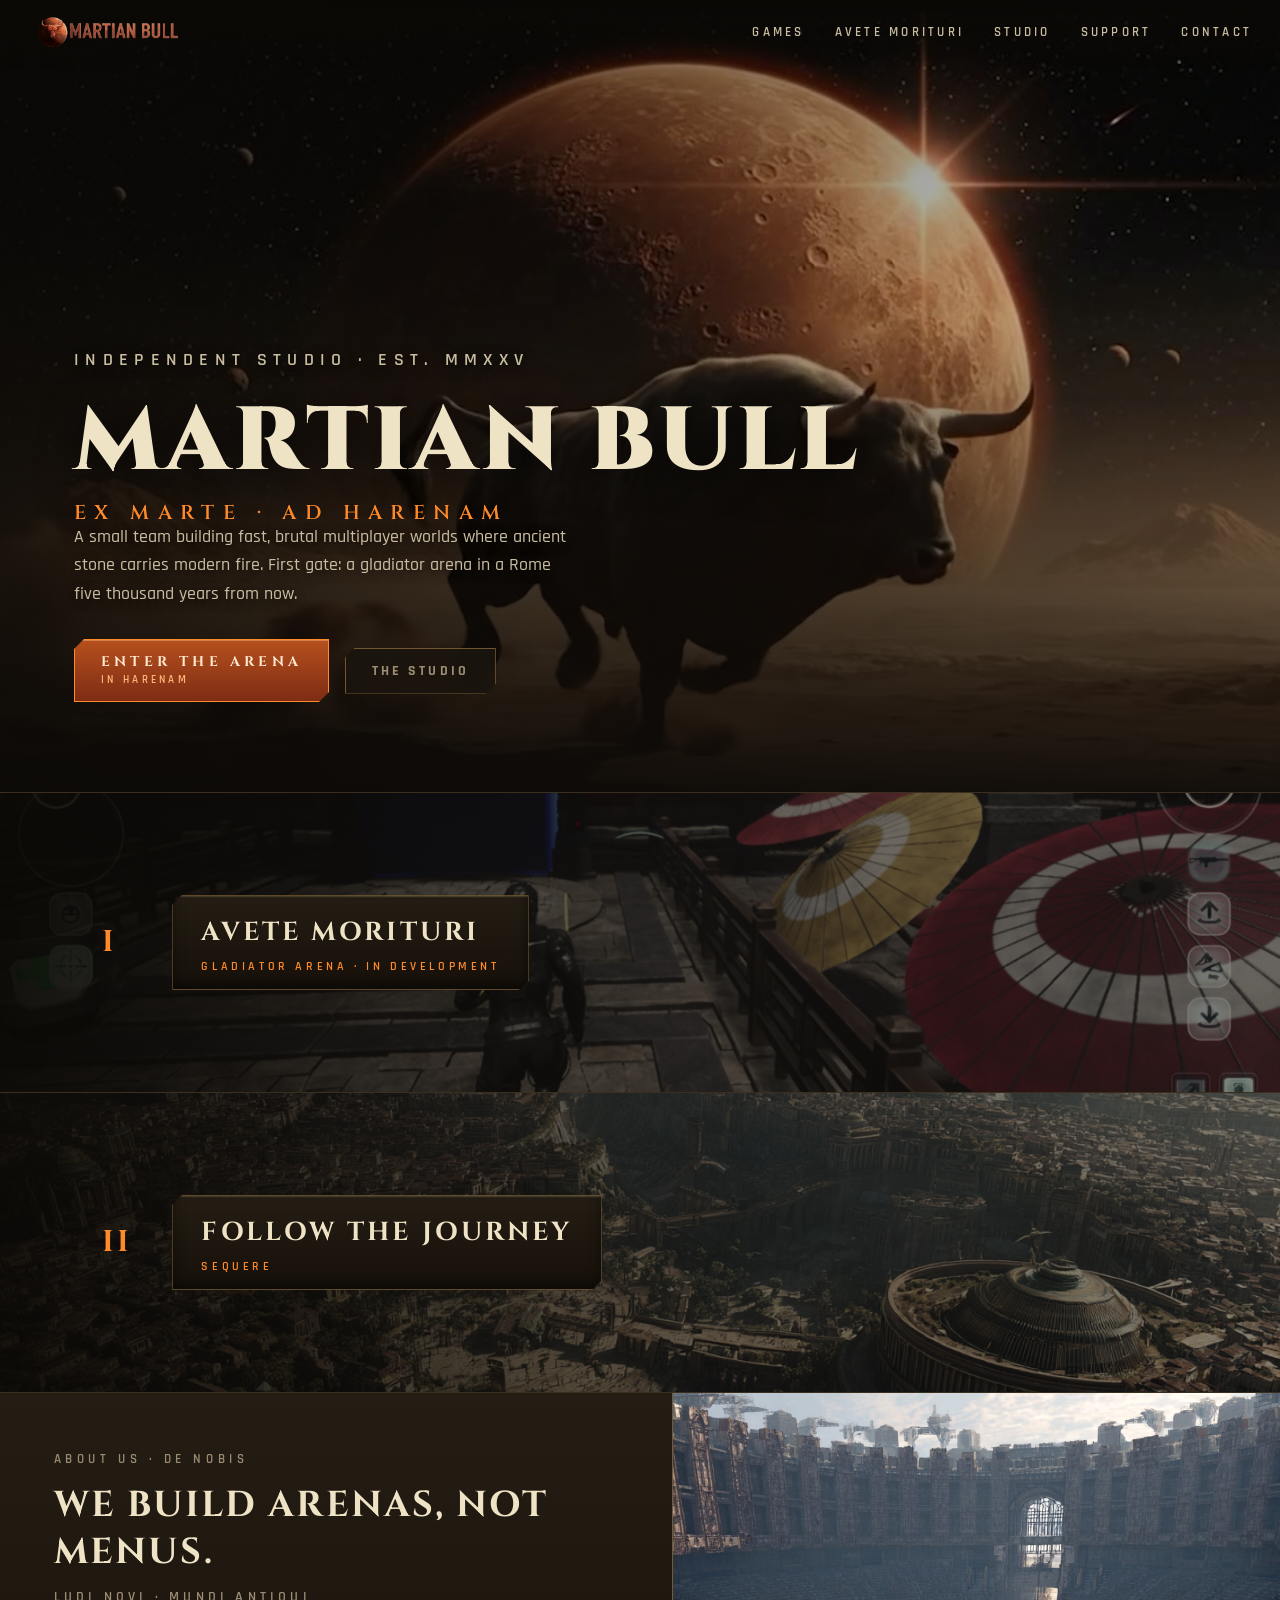
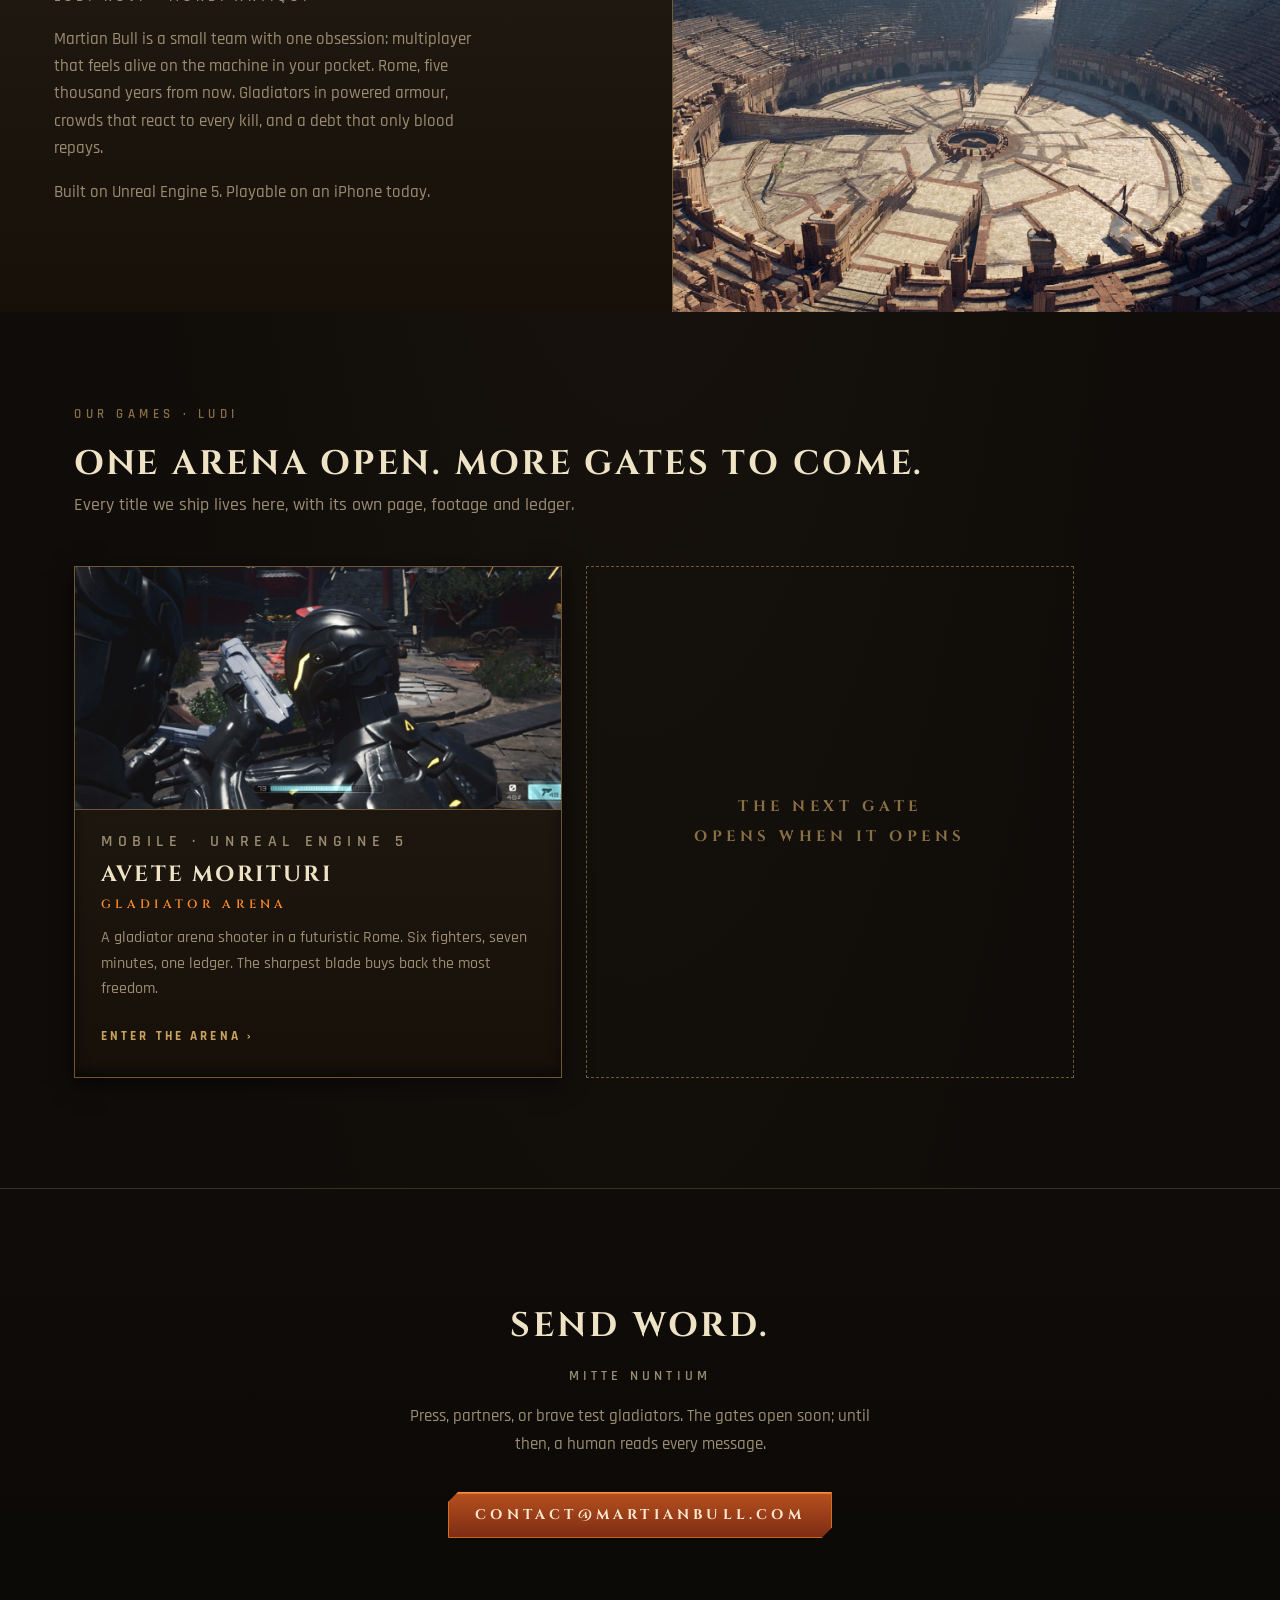
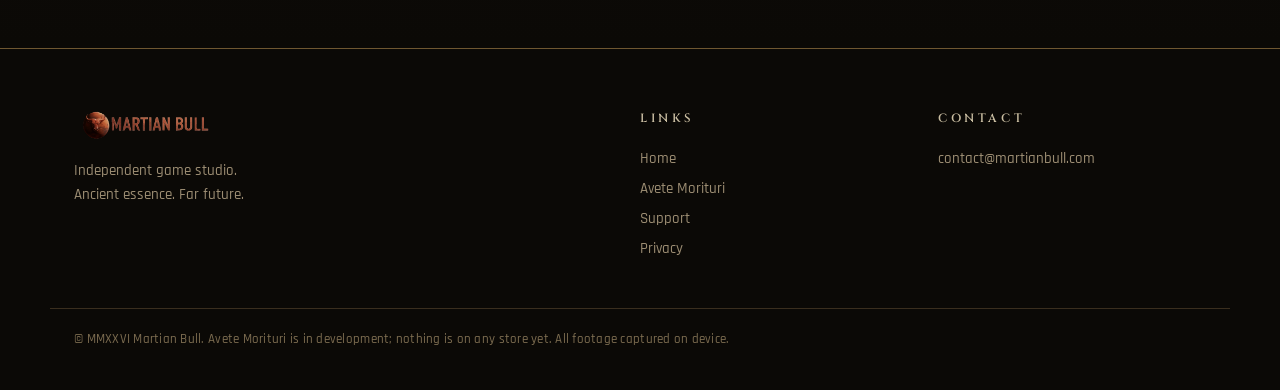
==== commit cad9f373: "Restyle to the Avete Morituri Design Bible; the game is Avete Morituri; Pages + domain files Gasper:" ====
--- a/index.html
+++ b/index.html
@@ -1,117 +1,120 @@
 <!doctype html>
-<!-- Martian Bull studio site. Layout follows Gasper's mockups in
-     "Documents/Martian Bull/Website design". One project card today; the
-     .cards grid takes more <article class="card"> blocks as games ship.
-     NAME SWAP: "Ave Morituri" is the working title — grep it to rename. -->
 <html lang="en">
 <head>
 <meta charset="utf-8">
 <meta name="viewport" content="width=device-width,initial-scale=1">
 <title>Martian Bull — Game Studio</title>
-<meta name="description" content="Martian Bull is an independent game studio. First title: Ave Morituri, a sci-fi Roman arena shooter for mobile.">
+<meta name="description" content="Martian Bull is an independent game studio. First title: Avete Morituri, a gladiator arena shooter set in a futuristic Rome, built on Unreal Engine 5 for mobile.">
 <meta property="og:title" content="Martian Bull — Game Studio">
-<meta property="og:image" content="assets/media/gameplay_poster.jpg">
-<link rel="icon" href="assets/favicon.svg">
+<meta property="og:description" content="Martian Bull is an independent game studio. First title: Avete Morituri, a gladiator arena shooter set in a futuristic Rome, built on Unreal Engine 5 for mobile.">
+<meta property="og:image" content="https://martianbull.com/assets/media/gameplay_poster.jpg">
+<meta property="og:type" content="website">
+<link rel="canonical" href="https://martianbull.com/">
+<meta name="theme-color" content="#0F0C09">
+<link rel="icon" href="./assets/favicon.svg">
+<link rel="preconnect" href="https://fonts.googleapis.com">
 <link rel="preconnect" href="https://fonts.gstatic.com" crossorigin>
-<link href="https://fonts.googleapis.com/css2?family=Michroma&family=Inter:wght@400;600&display=swap" rel="stylesheet">
-<link rel="stylesheet" href="assets/style.css">
+<link href="https://fonts.googleapis.com/css2?family=Cinzel:wght@400;600;700;900&family=Rajdhani:wght@400;500;600;700&display=swap" rel="stylesheet">
+<link rel="stylesheet" href="./assets/style.css">
 </head>
 <body>
-
-<nav class="nav">
-  <a class="brand" href="./"><img src="assets/media/mb_logo.png" alt="Martian Bull"></a>
+<a class="skip" href="#main">Skip to content</a>
+<nav class="nav" aria-label="Site">
+  <a class="brand" href="./"><img src="./assets/media/mb_logo.png" alt="Martian Bull"></a>
   <div class="links">
-    <a href="#projects">Projects</a>
-    <a href="#about">About</a>
-    <a href="ave-morituri/">Ave Morituri</a>
-    <a href="#contact">Contact</a>
+    <a href="./#games">Games</a>
+    <a href="./avete-morituri/">Avete Morituri</a>
+    <a href="./#about">Studio</a>
+    <a href="./support/">Support</a>
+    <a href="./#contact">Contact</a>
   </div>
 </nav>
 
-<header class="hero">
-  <video autoplay muted loop playsinline poster="assets/media/hero_poster.jpg">
+<header class="hero" id="main">
+  <video autoplay muted loop playsinline poster="assets/media/hero_poster.jpg" aria-hidden="true">
     <source src="assets/media/hero.mp4" type="video/mp4">
   </video>
   <div class="shade"></div>
   <div class="content">
-    <h1>MARTIAN BULL</h1>
-    <p>An independent studio building fast, brutal multiplayer worlds — ancient essence, far future.</p>
-    <a class="btn solid" href="ave-morituri/">See the game</a>
+    <p class="eyebrow">Independent studio &middot; est. MMXXV</p>
+    <h1>Martian Bull<span class="sub">Ex Marte &middot; Ad Harenam</span></h1>
+    <p>A small team building fast, brutal multiplayer worlds where ancient stone carries modern fire. First gate: a gladiator arena in a Rome five thousand years from now.</p>
+    <div class="actions">
+      <a class="btn ember" href="avete-morituri/">Enter the arena<small>In harenam</small></a>
+      <a class="btn" href="#about">The studio</a>
+    </div>
   </div>
 </header>
 
-<a class="banner" href="ave-morituri/">
+<a class="banner" href="avete-morituri/">
   <div class="bg" style="background-image:url('assets/media/gameplay_poster.jpg')"></div>
-  <div class="tag"><div class="num">_01</div><div class="title display">AVE MORITURI — THE ARENA AWAITS</div></div>
+  <div class="tag"><div class="num">I</div><div class="title display panel">Avete Morituri<small>Gladiator arena &middot; in development</small></div></div>
 </a>
 <a class="banner" href="#contact">
   <div class="bg" style="background-image:url('assets/media/concept_rome.jpg')"></div>
-  <div class="tag"><div class="num">_02</div><div class="title display">FOLLOW THE JOURNEY</div></div>
+  <div class="tag"><div class="num">II</div><div class="title display panel">Follow the journey<small>Sequere</small></div></div>
 </a>
 
 <section class="about" id="about">
   <div class="copy">
-    <p class="eyebrow">About Us</p>
+    <p class="eyebrow">About us &middot; De nobis</p>
     <h2>We build arenas, not menus.</h2>
-    <p>Martian Bull is a small team with one obsession: multiplayer that feels alive on the
-       machine in your pocket. Rome, five thousand years from now — gladiators in powered
-       armour, crowds that react to every kill, and a debt that only blood repays.</p>
+    <p class="latin">Ludi novi &middot; mundi antiqui</p>
+    <p>Martian Bull is a small team with one obsession: multiplayer that feels alive on the machine in your pocket. Rome, five thousand years from now. Gladiators in powered armour, crowds that react to every kill, and a debt that only blood repays.</p>
     <p>Built on Unreal Engine 5. Playable on an iPhone today.</p>
   </div>
-  <div class="art" style="background-image:url('assets/media/concept_arena.jpg')"></div>
+  <div class="art" style="background-image:url('assets/media/concept_arena.jpg')" role="img" aria-label="Concept art of a futuristic Roman arena"></div>
 </section>
 
-<section class="projects" id="projects">
+<section class="projects" id="games">
   <div class="wrap">
-    <h2>Our Game Projects</h2>
-    <p class="lede">One arena open. More gates to come.</p>
+    <p class="eyebrow">Our games &middot; Ludi</p>
+    <h2>One arena open. More gates to come.</h2>
+    <p class="lede">Every title we ship lives here, with its own page, footage and ledger.</p>
     <div class="cards">
-      <article class="card">
-        <a href="ave-morituri/">
+      <article class="card panel lift">
+        <a href="avete-morituri/">
           <div class="art" style="background-image:url('assets/media/gameplay_1.jpg')"></div>
           <div class="inner">
-            <p class="label">Rampage Games</p>
-            <h3>AVE MORITURI</h3>
-            <p>A sci-fi Roman arena shooter for mobile. Six fighters, seven minutes,
-               one ledger — the best kill/death ratio buys back your freedom.</p>
-            <span class="more">ENTER THE ARENA →</span>
+            <p class="eyebrow label">Mobile &middot; Unreal Engine 5</p>
+            <h3>Avete Morituri<span class="sub">Gladiator arena</span></h3>
+            <p>A gladiator arena shooter in a futuristic Rome. Six fighters, seven minutes, one ledger. The sharpest blade buys back the most freedom.</p>
+            <span class="more">Enter the arena &rsaquo;</span>
           </div>
         </a>
       </article>
-      <article class="card ghost">
-        <div>NEXT PROJECT<br>— WHEN IT COMES —</div>
+      <article class="card ghost" aria-label="Placeholder for the next game">
+        <div class="display">The next gate<br>opens when it opens</div>
       </article>
     </div>
   </div>
 </section>
 
 <section class="cta" id="contact">
-  <h2>Let&rsquo;s talk.</h2>
-  <p>Press, partners, or brave test gladiators — the gates open soon.</p>
-  <!-- TODO(owner): replace with the real studio address before publishing -->
-  <a class="btn" href="mailto:contact@martianbull.example">Get in touch</a>
+  <h2>Send word.</h2>
+  <p class="latin">Mitte nuntium</p>
+  <p>Press, partners, or brave test gladiators. The gates open soon; until then, a human reads every message.</p>
+  <a class="btn ember" href="mailto:contact@martianbull.com">contact@martianbull.com</a>
 </section>
-
 <footer>
   <div class="wrap grid">
     <div>
-      <h4>Martian Bull</h4>
+      <img class="mark" src="./assets/media/mb_logo.png" alt="Martian Bull">
       <p>Independent game studio.<br>Ancient essence. Far future.</p>
     </div>
     <div>
       <h4>Links</h4>
       <a href="./">Home</a>
-      <a href="ave-morituri/">Ave Morituri</a>
-      <a href="support/">Support</a>
-      <a href="privacy/">Privacy</a>
+      <a href="./avete-morituri/">Avete Morituri</a>
+      <a href="./support/">Support</a>
+      <a href="./privacy/">Privacy</a>
     </div>
     <div>
       <h4>Contact</h4>
-      <a href="mailto:contact@martianbull.example">contact@martianbull.example</a>
+      <a href="mailto:contact@martianbull.com">contact@martianbull.com</a>
     </div>
   </div>
-  <div class="wrap fine">© 2026 Martian Bull. AVE MORITVRI is a working title. All footage captured on device.</div>
+  <div class="wrap fine">&copy; MMXXVI Martian Bull. Avete Morituri is in development; nothing is on any store yet. All footage captured on device.</div>
 </footer>
-
 </body>
 </html>
--- a/assets/style.css
+++ b/assets/style.css
@@ -1,118 +1,196 @@
-/* Martian Bull — studio site. Design per Gasper's mockups (Website design/*.jpg):
-   dark slate + black bands, magenta accent, techno display type, video heroes. */
+/* Martian Bull — studio site.
+   Styled to the Avete Morituri Design Bible v1.0 (Documents/Martian Bull/Brand
+   Bible): basalt grounds, bone text, bronze structure, ONE ember accent, blood
+   only as the vexillum ribbon. Cinzel speaks in stone; Rajdhani does the work.
+   No rounded corners anywhere; edges are square or chiseled. No pure black or
+   pure white. Layout follows Gasper's mockups (Website design/*.jpg). */
 :root{
-  --slate:#2b3040; --slate-2:#232837; --black:#0b0d12; --panel:#161a24;
-  --ink:#eceef6; --muted:#9aa3ba; --line:#3a415a;
-  --accent:#ff2e7a; --gold:#d8ae4f;
+  --basalt-900:#0B0906; --basalt-800:#0F0C09; --stone-deep:#1C1611;
+  --stone-top:#241D14; --stone-bot:#161009;
+  --bone-100:#EFE3C6; --bone-200:#E6D9BD; --bone-400:#C9BDA1;
+  --dim-500:#9B8C72; --dim-600:#8A6F45; --dim-700:#7C6C50;
+  --bronze-border:#6F5731; --bronze-bright:#C9A25E; --bronze-line:#3A2E1E; --gold:#D4A545;
+  --ember:#FF8A2A; --ember-hi:#FFB87A; --ember-cta-top:#B6501E; --ember-cta-bot:#7E2C14; --ember-cta-text:#FFE9CF;
+  --glow:rgba(255,120,30,.45); --glow-soft:rgba(255,120,30,.35);
+  --blood-600:#8E2320; --blood-400:#B8433D;
+  --display:"Cinzel","Trajan Pro",Georgia,"Times New Roman",serif;
+  --ui:"Rajdhani","Segoe UI",system-ui,-apple-system,sans-serif;
+  --chisel:polygon(10px 0,100% 0,100% calc(100% - 10px),calc(100% - 10px) 100%,0 100%,0 10px);
 }
 *{box-sizing:border-box}
-html{scroll-behavior:smooth}
-body{margin:0;background:var(--slate);color:var(--ink);
-  font:16px/1.65 "Inter",-apple-system,"Segoe UI",Roboto,sans-serif}
+html{scroll-behavior:smooth;-webkit-text-size-adjust:100%}
+body{margin:0;color:var(--bone-200);background:var(--basalt-800);
+  background-image:radial-gradient(ellipse at 50% 0%,var(--stone-deep) 0%,var(--basalt-800) 70%);
+  font:500 17px/1.6 var(--ui)}
 img,video{max-width:100%;display:block}
 a{color:inherit;text-decoration:none}
-.display{font-family:"Michroma","Orbitron",sans-serif;letter-spacing:.06em}
-.eyebrow{font-family:"Michroma",sans-serif;font-size:11px;letter-spacing:.35em;
-  text-transform:uppercase;color:var(--accent);margin:0 0 14px}
+:focus-visible{outline:2px solid var(--ember);outline-offset:3px}
 .wrap{max-width:1180px;margin:0 auto;padding:0 24px}
+.skip{position:absolute;left:-999px;top:8px;background:var(--stone-top);color:var(--bone-100);padding:8px 14px;border:1px solid var(--ember);z-index:100}
+.skip:focus{left:8px}
+
+/* type roles — never swap their jobs */
+.display,h1,h2,h3,h4{font-family:var(--display);text-transform:uppercase;color:var(--bone-100);font-weight:700;margin:0}
+.eyebrow{font:600 13px/1 var(--ui);letter-spacing:.35em;text-transform:uppercase;color:var(--dim-600);margin:0 0 16px}
+.latin{font:600 14px/1 var(--ui);letter-spacing:.3em;text-transform:uppercase;color:var(--ember);margin:14px 0 22px}
+.lede{color:var(--dim-500);font-size:18px;max-width:60ch}
+.prose{max-width:70ch;color:var(--bone-200)}
+.prose p{margin:0 0 1.1em}
+.prose strong{color:var(--bone-100)}
+.prose a{color:var(--ember-hi);border-bottom:1px solid var(--bronze-border)}
+.prose a:hover{color:var(--ember);border-color:var(--ember)}
+.prose h2{font-size:20px;letter-spacing:.1em;margin:44px 0 14px;padding-top:22px;border-top:1px solid var(--bronze-line)}
+.prose ul{padding-left:1.2em}
+.prose li{margin:0 0 .4em}
+.rule{height:1px;background:var(--bronze-line);border:0;margin:0}
+
+/* stone panel — carved, not floating */
+.panel{background:linear-gradient(180deg,var(--stone-top),var(--stone-bot));border:1px solid var(--bronze-border);
+  box-shadow:inset 0 1px 0 rgba(233,209,160,.16),inset 0 -6px 12px rgba(0,0,0,.5),0 6px 22px rgba(0,0,0,.55)}
+.panel.lift{transition:border-color .2s,box-shadow .2s,transform .2s}
+.panel.lift:hover{border-color:var(--ember);transform:translateY(-4px);
+  box-shadow:inset 0 1px 0 rgba(233,209,160,.2),inset 0 -6px 12px rgba(0,0,0,.5),0 0 22px var(--glow-soft),0 10px 30px rgba(0,0,0,.6)}
+
+/* buttons — one ember CTA per viewport */
+.btn{display:inline-block;font:700 14px/1 var(--ui);letter-spacing:.22em;text-transform:uppercase;padding:15px 26px;
+  background:rgba(26,20,14,.9);border:1px solid var(--bronze-border);color:var(--dim-500);clip-path:var(--chisel);transition:color .2s,border-color .2s,box-shadow .2s}
+.btn:hover{border-color:var(--ember);color:var(--ember)}
+.btn.ember{font:700 14px/1 var(--display);letter-spacing:.3em;color:var(--ember-cta-text);
+  background:linear-gradient(180deg,var(--ember-cta-top),var(--ember-cta-bot));border-color:var(--ember);
+  box-shadow:0 0 26px var(--glow),inset 0 1px 0 rgba(255,200,140,.4)}
+.btn.ember:hover{color:var(--ember-cta-text);box-shadow:0 0 40px rgba(255,120,30,.7),inset 0 1px 0 rgba(255,200,140,.5)}
+.btn.ember small{display:block;font:600 11px/1 var(--ui);letter-spacing:.3em;margin-top:6px;color:var(--ember-hi)}
+
+/* vexillum — blood fabric for proclamations only */
+.vexillum{display:inline-block;background:var(--blood-600);border:1px solid var(--blood-400);color:var(--bone-100);
+  font:600 12px/1 var(--display);letter-spacing:.28em;text-transform:uppercase;padding:9px 22px;
+  clip-path:polygon(0 0,100% 0,calc(100% - 12px) 100%,12px 100%)}
 
 /* nav */
-.nav{position:fixed;inset:0 0 auto 0;z-index:50;display:flex;align-items:center;
-  justify-content:space-between;padding:14px 26px;
-  background:linear-gradient(180deg,rgba(6,8,12,.85),rgba(6,8,12,0));}
-.nav .brand{display:flex;align-items:center;gap:12px}
-.nav .brand img{height:40px;width:auto}
-.nav .brand span{font-family:"Michroma";font-size:14px;letter-spacing:.25em}
-.nav .links{display:flex;gap:28px;font-family:"Michroma";font-size:11px;
-  letter-spacing:.2em;text-transform:uppercase}
-.nav .links a{opacity:.85;padding:6px 2px;border-bottom:2px solid transparent}
-.nav .links a:hover{opacity:1;border-color:var(--accent)}
+.nav{position:fixed;inset:0 0 auto 0;z-index:50;display:flex;align-items:center;justify-content:space-between;gap:16px;
+  padding:14px 28px;background:linear-gradient(180deg,rgba(11,9,6,.92) 0%,rgba(11,9,6,.6) 60%,rgba(11,9,6,0) 100%)}
+.nav .brand img{height:38px;width:auto}
+.nav .links{display:flex;gap:30px;font:600 13px/1 var(--ui);letter-spacing:.25em;text-transform:uppercase;color:var(--bone-400)}
+.nav .links a{padding:8px 0;border-bottom:1px solid transparent;transition:color .15s,border-color .15s}
+.nav .links a:hover,.nav .links a[aria-current="page"]{color:var(--ember);border-color:var(--ember)}
 
-/* hero */
-.hero{position:relative;height:92vh;min-height:520px;overflow:hidden;background:var(--black)}
-.hero video{position:absolute;inset:0;width:100%;height:100%;object-fit:cover}
+/* full-bleed hero, wordmark left-anchored like the title screen */
+.hero{position:relative;min-height:88vh;display:flex;align-items:flex-end;overflow:hidden;background:var(--basalt-900)}
+.hero video,.hero .keyart{position:absolute;inset:0;width:100%;height:100%;object-fit:cover;object-position:center 30%}
 .hero .shade{position:absolute;inset:0;background:
-  linear-gradient(180deg,rgba(8,9,14,.25) 0%,rgba(8,9,14,0) 35%,rgba(20,22,32,.9) 96%)}
-.hero .content{position:absolute;left:0;right:0;bottom:9%;text-align:center}
-.hero h1{font-family:"Michroma";font-size:clamp(26px,4.6vw,52px);margin:0 0 10px;
-  letter-spacing:.14em;text-shadow:0 4px 30px rgba(0,0,0,.8)}
-.hero p{color:#cfd5e6;margin:0 auto 26px;max-width:560px;text-shadow:0 2px 14px rgba(0,0,0,.9)}
-.btn{display:inline-block;font-family:"Michroma";font-size:12px;letter-spacing:.22em;
-  text-transform:uppercase;padding:14px 30px;border:1px solid var(--ink);
-  transition:all .2s}
-.btn:hover{background:var(--accent);border-color:var(--accent);color:#fff}
-.btn.solid{background:var(--accent);border-color:var(--accent)}
-.btn.solid:hover{background:#ff5694;border-color:#ff5694}
+  linear-gradient(90deg,rgba(11,9,6,.82) 0%,rgba(11,9,6,.45) 45%,rgba(11,9,6,.15) 100%),
+  linear-gradient(180deg,rgba(11,9,6,.2) 0%,rgba(11,9,6,0) 40%,rgba(15,12,9,.96) 100%)}
+.hero .content{position:relative;width:100%;max-width:1180px;margin:0 auto;padding:140px 24px 90px}
+.hero h1{font-weight:900;font-size:clamp(40px,7vw,96px);line-height:.98;letter-spacing:.04em;text-shadow:0 6px 40px rgba(0,0,0,.8)}
+.hero h1 .sub{display:block;font-weight:600;font-size:clamp(14px,1.6vw,20px);letter-spacing:.42em;color:var(--ember);margin-top:16px}
+.hero p{color:var(--bone-400);max-width:56ch;font-size:18px;margin:0 0 30px;text-shadow:0 2px 12px rgba(0,0,0,.9)}
+.hero .actions{display:flex;gap:16px;flex-wrap:wrap;align-items:center}
+.hero .vexillum{margin-bottom:22px}
 
-/* numbered banners (per mockup _01/_02) */
-.banner{position:relative;display:block;height:300px;overflow:hidden;background:var(--black)}
-.banner .bg{position:absolute;inset:0;background-size:cover;background-position:center;
-  opacity:.55;transition:transform .5s,opacity .3s}
-.banner:hover .bg{transform:scale(1.04);opacity:.75}
-.banner .tag{position:absolute;left:8%;top:50%;transform:translateY(-50%)}
-.banner .num{font-family:"Michroma";color:var(--accent);font-size:13px;letter-spacing:.3em}
-.banner .title{display:inline-block;background:#0a0c11;padding:14px 26px;margin-top:10px;
-  font-family:"Michroma";font-size:clamp(16px,2.6vw,26px);letter-spacing:.12em}
+/* numbered banners (mockup _01 / _02, numerals in stone) */
+.banner{position:relative;display:block;height:300px;overflow:hidden;background:var(--basalt-900);border-top:1px solid var(--bronze-line)}
+.banner .bg{position:absolute;inset:0;background-size:cover;background-position:center;opacity:.5;
+  filter:sepia(.25) saturate(.9);transition:transform .6s,opacity .3s}
+.banner:hover .bg{transform:scale(1.04);opacity:.7}
+.banner::after{content:"";position:absolute;inset:0;background:linear-gradient(90deg,rgba(11,9,6,.9),rgba(11,9,6,.2) 60%,rgba(11,9,6,0))}
+.banner .tag{position:absolute;left:8%;top:50%;transform:translateY(-50%);display:flex;align-items:center;gap:26px;z-index:1}
+.banner .num{font:700 30px/1 var(--display);color:var(--ember);letter-spacing:.1em;min-width:44px}
+.banner .title{padding:16px 28px;font-size:clamp(16px,2.4vw,26px);letter-spacing:.12em;clip-path:var(--chisel)}
+.banner .title small{display:block;font:600 12px/1 var(--ui);letter-spacing:.3em;color:var(--ember);margin-top:8px}
 
 /* about */
-.about{display:grid;grid-template-columns:1.05fr .95fr;min-height:520px}
-.about .copy{background:var(--black);padding:9% 8%}
-.about h2{font-family:"Michroma";font-size:clamp(22px,3vw,34px);line-height:1.35;margin:0 0 22px}
-.about p{color:var(--muted);max-width:46ch}
-.about .art{background-size:cover;background-position:center;min-height:320px}
+.about{display:grid;grid-template-columns:1.05fr .95fr;min-height:520px;border-top:1px solid var(--bronze-line)}
+.about .copy{padding:9% 8%;background:linear-gradient(180deg,var(--stone-top),var(--stone-bot))}
+.about h2{font-size:clamp(24px,3vw,36px);line-height:1.3;letter-spacing:.06em;margin:0 0 6px}
+.about p{color:var(--dim-500);max-width:48ch}
+.about .art{background-size:cover;background-position:center;min-height:320px;border-left:1px solid var(--bronze-border);
+  filter:sepia(.15) saturate(1.05)}
 
-/* projects */
-.projects{padding:90px 0 100px}
-.projects h2{font-family:"Michroma";font-size:clamp(22px,3vw,32px);margin:0 0 8px}
-.projects .lede{color:var(--muted);margin:0 0 44px}
-.cards{display:grid;grid-template-columns:repeat(auto-fit,minmax(300px,1fr));gap:22px;max-width:1000px}
-.card{background:#0a0c11;border:1px solid #1d2230;padding:0 0 26px;transition:border-color .2s}
-.card:hover{border-color:var(--accent)}
-.card .art{aspect-ratio:16/8;background-size:cover;background-position:center}
-.card .inner{padding:22px 26px 0}
-.card .label{color:var(--accent);font-family:"Michroma";font-size:10px;letter-spacing:.28em;
-  text-transform:uppercase;margin:0 0 12px}
-.card h3{font-family:"Michroma";font-size:20px;letter-spacing:.1em;margin:0 0 12px}
-.card p{color:var(--muted);font-size:14.5px;margin:0 0 18px}
-.card .more{font-family:"Michroma";font-size:11px;letter-spacing:.2em;color:var(--gold)}
-.card.ghost{border-style:dashed;display:flex;align-items:center;justify-content:center;
-  min-height:280px;color:var(--muted);font-family:"Michroma";font-size:12px;
-  letter-spacing:.2em;text-align:center;padding:26px}
+/* games */
+.projects{padding:96px 0 110px}
+.projects h2{font-size:clamp(24px,3vw,34px);letter-spacing:.08em}
+.projects .lede{margin:0 0 46px}
+.cards{display:grid;grid-template-columns:repeat(auto-fit,minmax(300px,1fr));gap:24px;max-width:1000px}
+.card{padding:0 0 28px}
+.card .art{aspect-ratio:16/8;background-size:cover;background-position:center;border-bottom:1px solid var(--bronze-border)}
+.card .inner{padding:24px 26px 0}
+.card .label{margin:0 0 12px}
+.card h3{font-size:22px;letter-spacing:.1em;line-height:1.2}
+.card h3 .sub{display:block;font-weight:600;font-size:12px;letter-spacing:.36em;color:var(--ember);margin-top:8px}
+.card p{color:var(--dim-500);font-size:16px;margin:14px 0 20px}
+.card .more{font:700 13px/1 var(--ui);letter-spacing:.24em;text-transform:uppercase;color:var(--bronze-bright)}
+.card:hover .more{color:var(--ember)}
+.card.ghost{border:1px dashed var(--bronze-border);background:none;box-shadow:none;display:flex;align-items:center;justify-content:center;
+  min-height:300px;text-align:center;padding:26px}
+.card.ghost .display{color:var(--dim-600);font-size:15px;letter-spacing:.3em;line-height:2}
 
 /* game page */
-.page-hero{position:relative;padding:150px 0 70px;background:var(--black);text-align:center}
-.page-hero img.emblem{height:150px;width:auto;margin:0 auto 22px;border-radius:12px}
-.page-hero h1{font-family:"Michroma";font-size:clamp(28px,5vw,52px);letter-spacing:.18em;margin:0 0 12px}
-.page-hero p{color:var(--muted);max-width:640px;margin:0 auto}
-.videoband{background:var(--black);padding:0 0 90px}
-.videoband video{width:100%;max-width:1180px;margin:0 auto;border:1px solid #1d2230}
-.specs{display:grid;grid-template-columns:repeat(auto-fit,minmax(220px,1fr));gap:2px;
-  background:#1d2230;border:1px solid #1d2230;margin:60px 0}
-.spec{background:var(--panel);padding:22px 24px}
-.spec .k{font-family:"Michroma";font-size:10px;letter-spacing:.26em;color:var(--accent);
-  text-transform:uppercase;margin:0 0 10px}
-.spec .v{margin:0;font-size:15px}
-.gallery{display:grid;grid-template-columns:repeat(auto-fit,minmax(320px,1fr));gap:14px;margin:26px 0 80px}
-.gallery img{border:1px solid #1d2230;aspect-ratio:2868/1030;object-fit:cover;width:100%}
-.section-pad{padding:80px 0 20px}
-.prose{color:var(--muted);max-width:70ch}
-.prose strong{color:var(--ink)}
+.videoband{padding:0 0 90px;background:var(--basalt-900);border-top:1px solid var(--bronze-line)}
+.videoband .wrap{padding-top:70px}
+.videoband video{width:100%;border:1px solid var(--bronze-border);box-shadow:0 20px 60px rgba(0,0,0,.6)}
+.videoband .cap{font:600 12px/1 var(--ui);letter-spacing:.3em;text-transform:uppercase;color:var(--dim-600);margin:16px 0 0;display:flex;justify-content:space-between;gap:12px;flex-wrap:wrap}
+.section-pad{padding:90px 0 20px}
+.section-pad h2{font-size:clamp(22px,2.8vw,32px);letter-spacing:.08em;margin:0 0 20px}
+.ledger{display:grid;grid-template-columns:repeat(auto-fit,minmax(220px,1fr));gap:1px;background:var(--bronze-line);border:1px solid var(--bronze-border);margin:56px 0 0}
+.ledger .cell{padding:26px 26px 24px}
+.ledger .k{font:600 12px/1 var(--ui);letter-spacing:.3em;text-transform:uppercase;color:var(--dim-600);margin:0 0 12px}
+.ledger .v{font:700 26px/1.1 var(--display);color:var(--bone-100);letter-spacing:.04em;margin:0;font-variant-numeric:tabular-nums}
+.ledger .v.ember{color:var(--ember)}
+.ledger .n{font:500 14px/1.4 var(--ui);color:var(--dim-500);margin:10px 0 0}
+.specs{display:grid;grid-template-columns:repeat(auto-fit,minmax(220px,1fr));gap:1px;background:var(--bronze-line);border:1px solid var(--bronze-border);margin:50px 0 0}
+.spec{padding:22px 24px}
+.spec .k{font:600 12px/1 var(--ui);letter-spacing:.3em;text-transform:uppercase;color:var(--dim-600);margin:0 0 10px}
+.spec .v{margin:0;font-size:16px;color:var(--bone-200)}
+.gallery{display:grid;grid-template-columns:repeat(auto-fit,minmax(320px,1fr));gap:14px;margin:26px 0 90px}
+.gallery img{border:1px solid var(--bronze-border);aspect-ratio:2868/1030;object-fit:cover;width:100%;transition:border-color .2s}
+.gallery img:hover{border-color:var(--ember)}
+.sigil{width:120px;height:120px;border:1px solid var(--bronze-border);float:right;margin:0 0 20px 30px}
 
-/* CTA + footer */
-.cta{background:var(--black);text-align:center;padding:100px 24px}
-.cta h2{font-family:"Michroma";font-size:clamp(20px,3vw,30px);margin:0 0 16px}
-.cta p{color:var(--muted);max-width:520px;margin:0 auto 30px}
-footer{background:#080a0f;padding:56px 0 40px;font-size:14px;color:var(--muted)}
+/* CTA band + footer */
+.cta{text-align:center;padding:110px 24px;border-top:1px solid var(--bronze-line);background:linear-gradient(180deg,var(--basalt-800),var(--basalt-900))}
+.cta h2{font-size:clamp(22px,3vw,34px);letter-spacing:.1em}
+.cta .latin{margin:16px auto 20px}
+.cta p{color:var(--dim-500);max-width:52ch;margin:0 auto 34px}
+footer{background:var(--basalt-900);padding:60px 0 40px;font-size:15px;color:var(--dim-500);border-top:1px solid var(--bronze-border)}
 footer .grid{display:grid;grid-template-columns:2fr 1fr 1fr;gap:30px}
-footer h4{font-family:"Michroma";font-size:11px;letter-spacing:.24em;color:var(--ink);
-  text-transform:uppercase;margin:0 0 14px}
+footer h4{font-size:12px;letter-spacing:.3em;font-weight:600;color:var(--bone-400);margin:0 0 16px}
 footer a{display:block;padding:3px 0}
-footer a:hover{color:var(--accent)}
-footer .fine{margin-top:40px;padding-top:20px;border-top:1px solid #1a1e2a;font-size:12.5px}
+footer a:hover{color:var(--ember)}
+footer .fine{margin-top:44px;padding-top:20px;border-top:1px solid var(--bronze-line);font-size:13px;color:var(--dim-700);letter-spacing:.02em}
+footer .mark{height:34px;width:auto;margin:0 0 16px;opacity:.9}
+
+/* support / privacy */
+.page-head{padding:150px 0 40px;text-align:center}
+.page-head h1{font-size:clamp(30px,4.6vw,54px);letter-spacing:.08em}
+.page-head .lede{margin:14px auto 0}
+.notice{padding:22px 26px;margin:0 0 30px}
+.notice p{margin:0}
+details{border-top:1px solid var(--bronze-line)}
+details:last-of-type{border-bottom:1px solid var(--bronze-line)}
+summary{cursor:pointer;list-style:none;font:600 15px/1.4 var(--display);text-transform:uppercase;letter-spacing:.08em;color:var(--bone-100);padding:16px 0;display:flex;justify-content:space-between;gap:16px}
+summary::-webkit-details-marker{display:none}
+summary::after{content:"+";color:var(--ember);font:700 18px/1 var(--ui)}
+details[open] summary::after{content:"–"}
+summary:hover{color:var(--ember-hi)}
+details .answer{padding:0 0 18px;color:var(--dim-500)}
+.legal{padding-bottom:90px}
 
 @media (max-width:860px){
-  .nav .links{display:none}
+  .nav{flex-wrap:wrap;padding:12px 18px}
+  .nav .links{gap:6px 18px;font-size:11px;letter-spacing:.18em;width:100%;flex-wrap:wrap}
+  .nav .links a{white-space:nowrap;padding:6px 0}
+  .hero{min-height:78vh}
+  .hero .content{padding:150px 20px 60px}
   .about{grid-template-columns:1fr}
+  .about .art{border-left:0;border-top:1px solid var(--bronze-border)}
+  .banner{height:240px}
+  .banner .tag{left:20px;right:20px;gap:14px}
   footer .grid{grid-template-columns:1fr}
-  .hero{height:72vh}
+  .sigil{float:none;margin:0 0 24px}
 }
+@media (prefers-reduced-motion:reduce){
+  html{scroll-behavior:auto}
+  .panel.lift,.banner .bg,.btn{transition:none}
+  .panel.lift:hover{transform:none}
+  .banner:hover .bg{transform:none}
+}
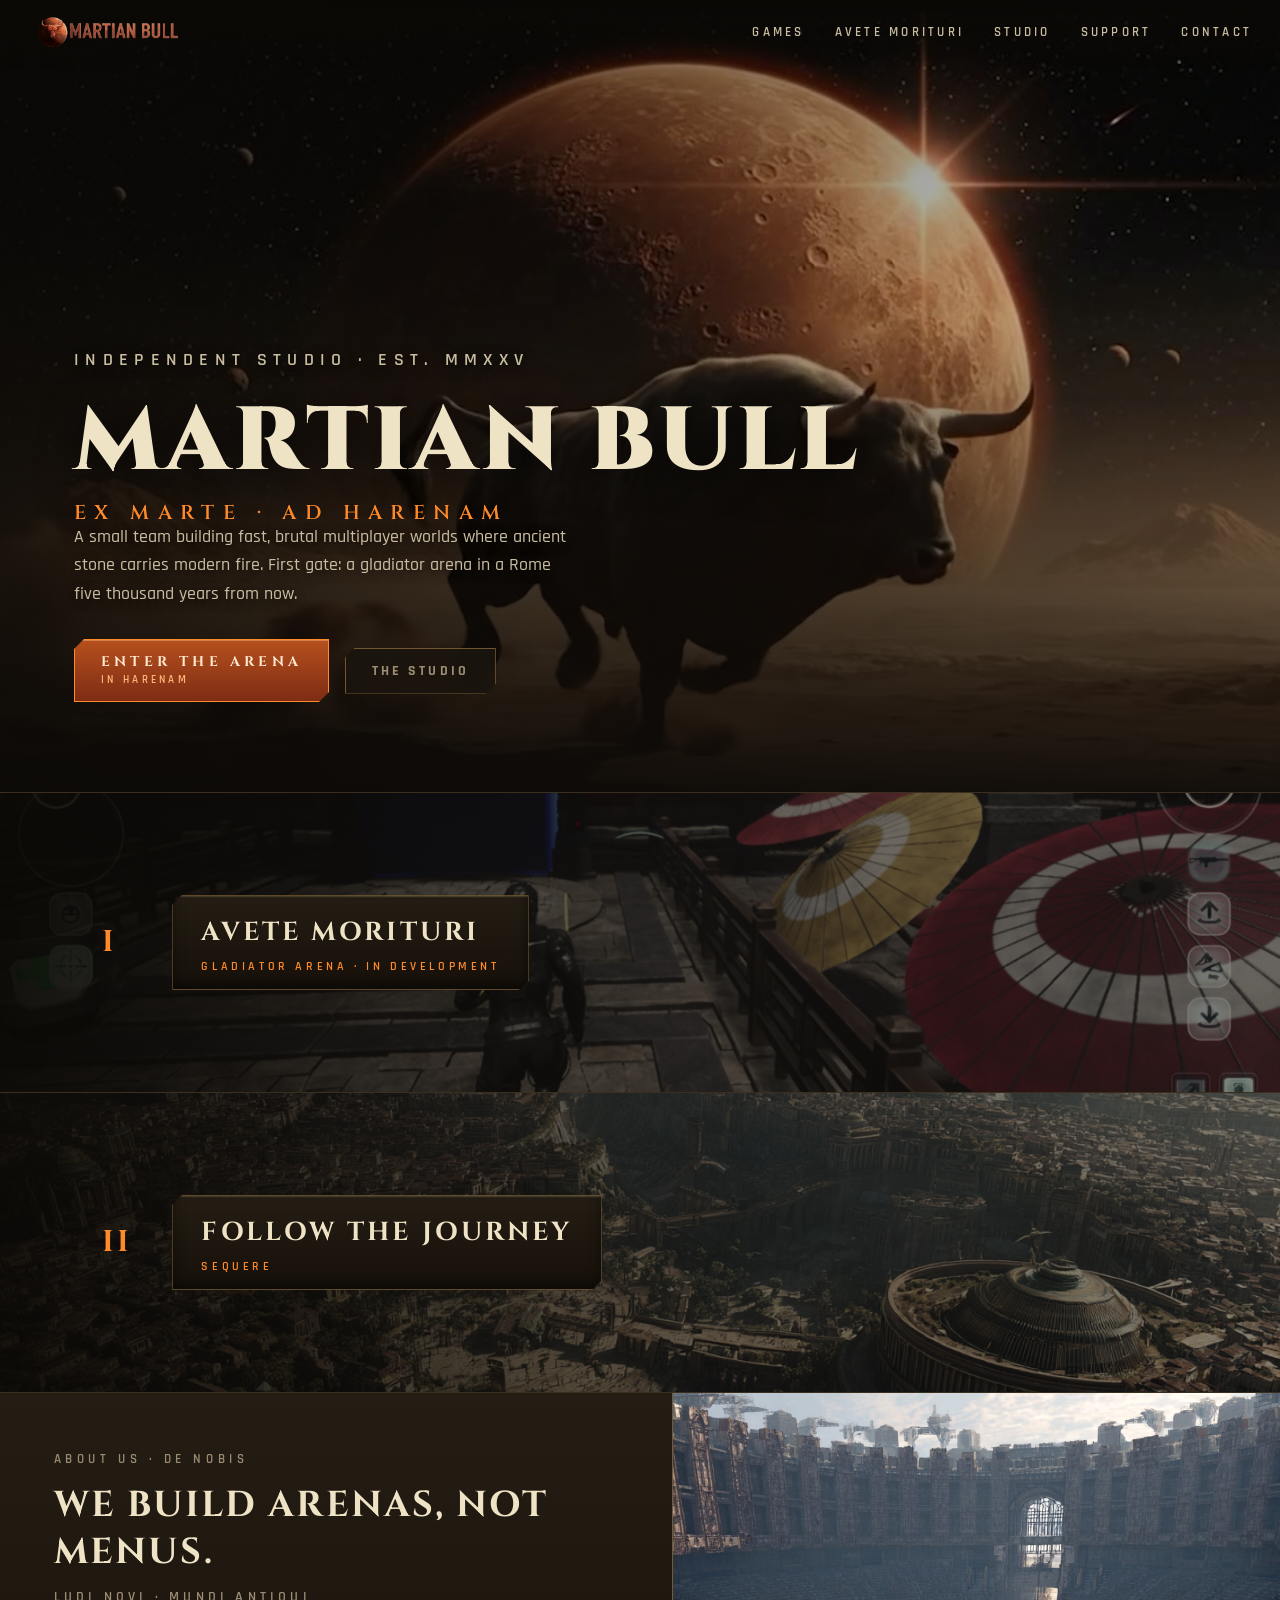
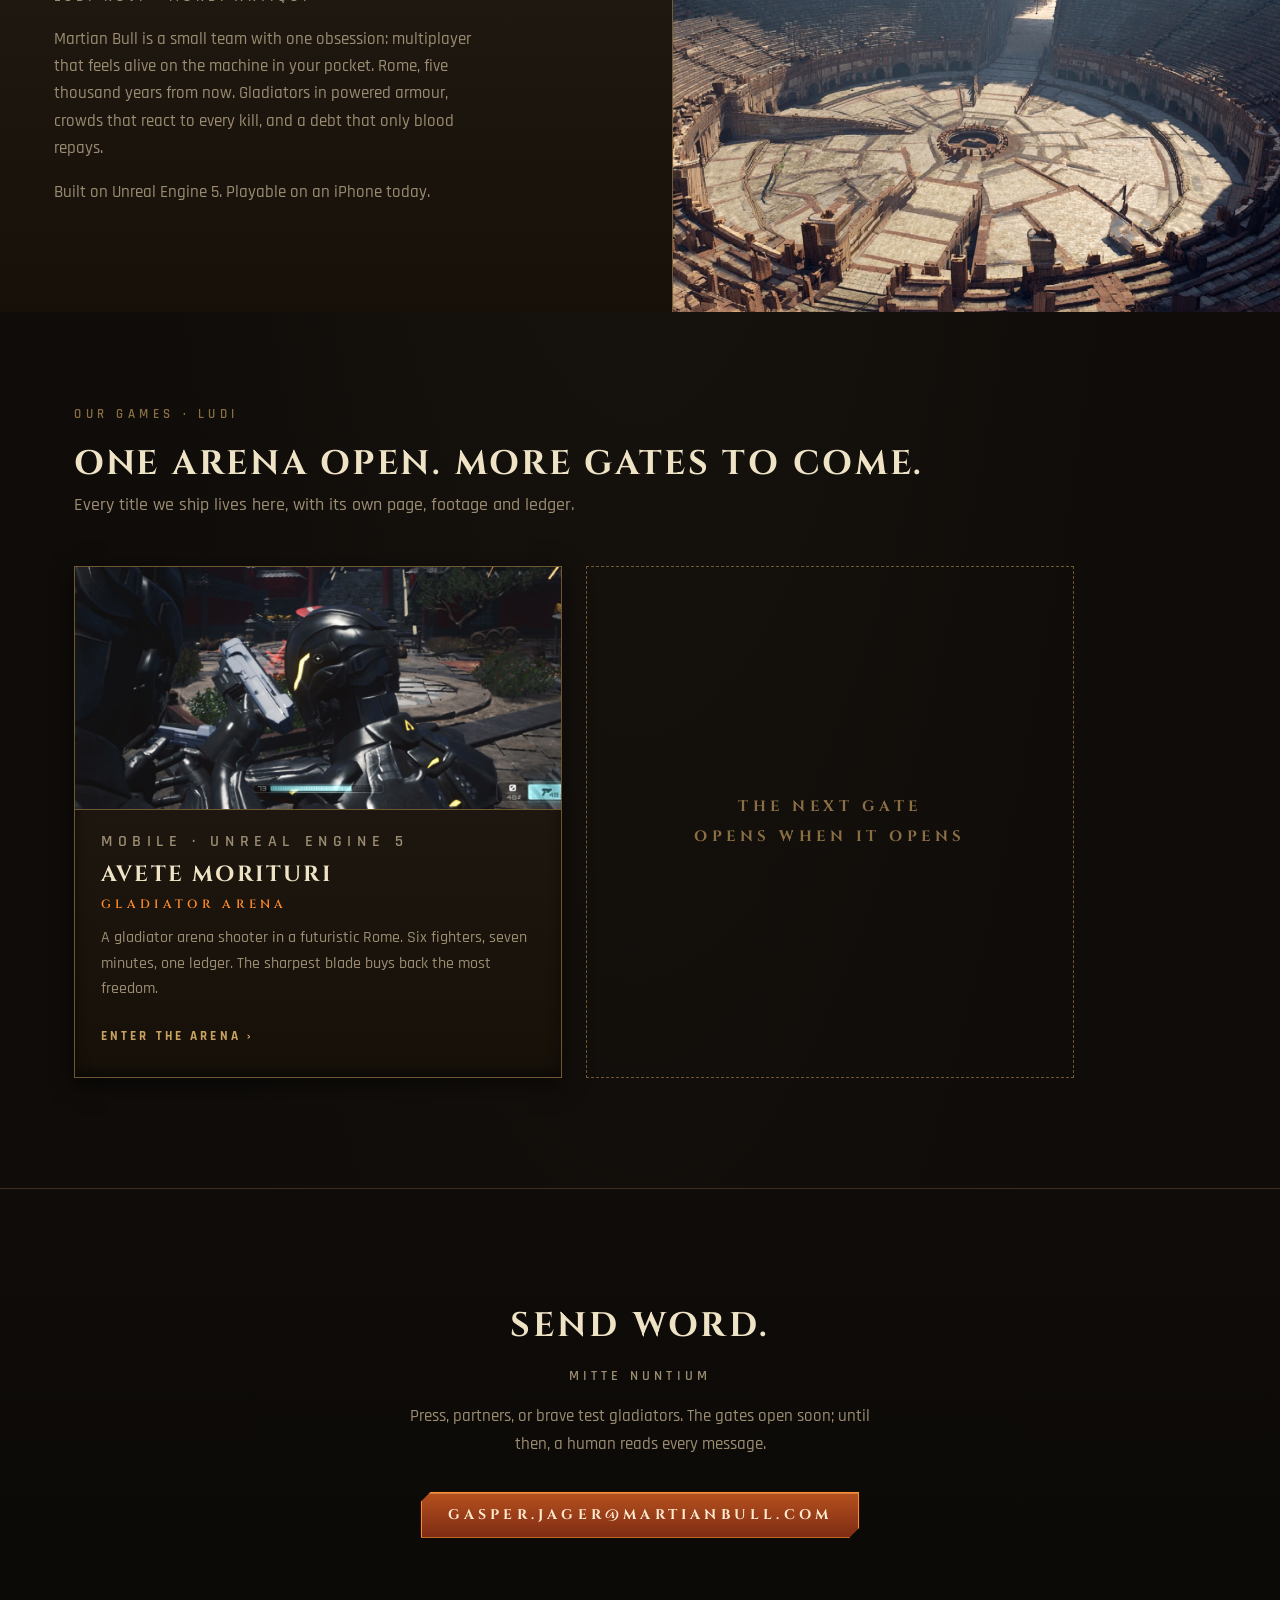
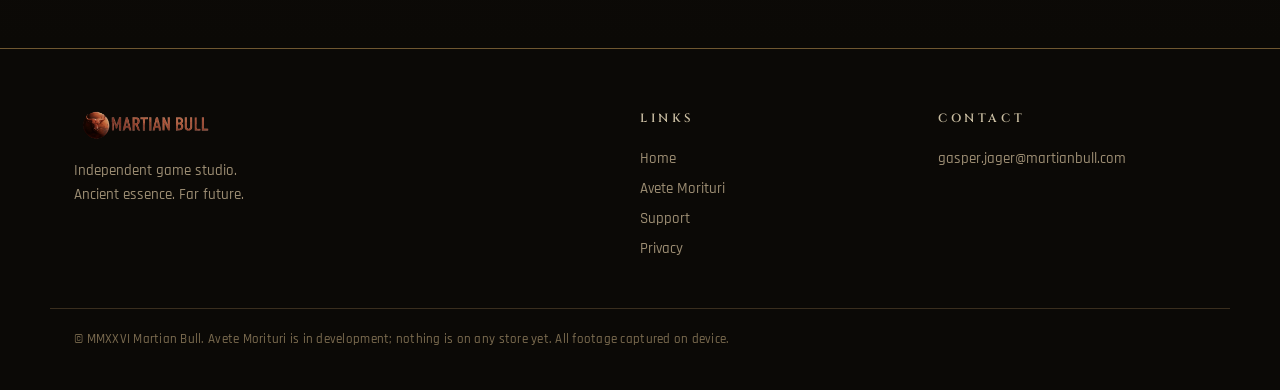
==== commit 94379e28: "contact address → gasper.jager@martianbull.com (Gasper, 2026-09-08)" ====
--- a/index.html
+++ b/index.html
@@ -94,7 +94,7 @@
   <h2>Send word.</h2>
   <p class="latin">Mitte nuntium</p>
   <p>Press, partners, or brave test gladiators. The gates open soon; until then, a human reads every message.</p>
-  <a class="btn ember" href="mailto:contact@martianbull.com">contact@martianbull.com</a>
+  <a class="btn ember" href="mailto:gasper.jager@martianbull.com">gasper.jager@martianbull.com</a>
 </section>
 <footer>
   <div class="wrap grid">
@@ -111,7 +111,7 @@
     </div>
     <div>
       <h4>Contact</h4>
-      <a href="mailto:contact@martianbull.com">contact@martianbull.com</a>
+      <a href="mailto:gasper.jager@martianbull.com">gasper.jager@martianbull.com</a>
     </div>
   </div>
   <div class="wrap fine">&copy; MMXXVI Martian Bull. Avete Morituri is in development; nothing is on any store yet. All footage captured on device.</div>
